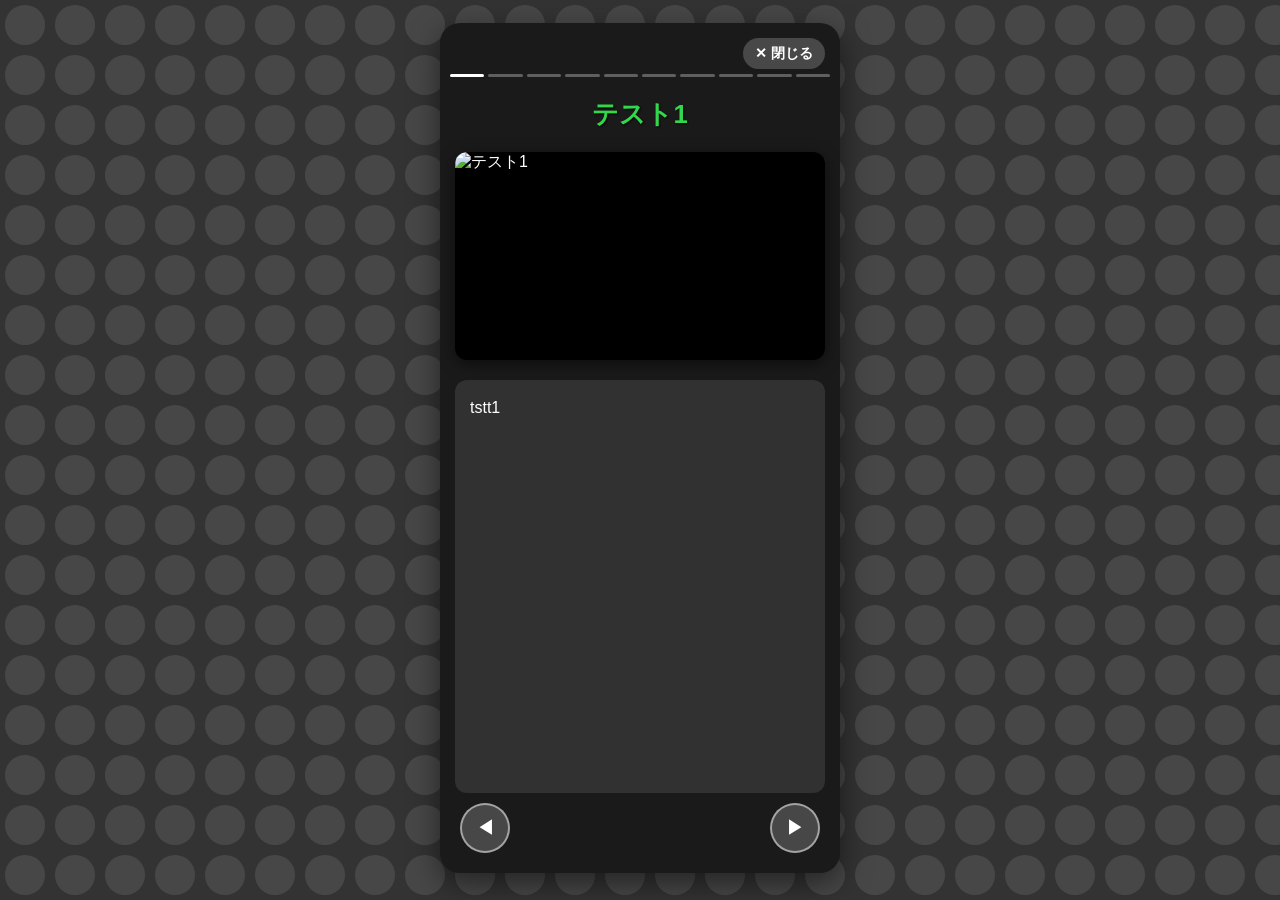
==== index.html @ 288fea10 "Add files via upload" ====
<!DOCTYPE html>
<html lang="ja">
<head>
    <meta charset="UTF-8">
    <meta name="viewport" content="width=device-width, initial-scale=1.0, maximum-scale=1.0, user-scalable=no">
    <title>KB PERK | 教室紹介</title>
    <link rel="stylesheet" href="style.css">
</head>
<body>
    <div class="background-blur"></div>

    <div class="app-container">
        <header class="app-header">
            <a href="https://kbperk.github.io/main/" class="btn-back">✕ 閉じる</a>
        </header>

        <div class="progress-container" id="progress-bar-container"></div>

        <div class="slide-container" id="slide-container">
            <div class="loading-text">教室情報を読み込み中...</div>
        </div>

        <div class="nav-buttons">
            <button class="nav-btn prev-btn" onclick="prevSlide()">◀</button>
            <button class="nav-btn next-btn" onclick="nextSlide()">▶</button>
        </div>
    </div>

    <script>
        const JSON_URL = "https://kbperk.github.io/lesson/classData.json";
        
        let slidesData = [];
        let currentIndex = 0;

        document.addEventListener('DOMContentLoaded', async () => {
            try {
                const res = await fetch(JSON_URL + '?v=' + new Date().getTime());
                if (!res.ok) throw new Error("通信エラー");
                const allData = await res.json();
                
                slidesData = allData.filter(item => item.is_public === true);
                
                if (slidesData.length === 0) {
                    document.getElementById('slide-container').innerHTML = '<div class="loading-text">現在公開中の情報はありません。</div>';
                    return;
                }

                initSlides();
            } catch (err) {
                document.getElementById('slide-container').innerHTML = '<div class="loading-text" style="color:red;">読み込みに失敗しました</div>';
            }
        });

        function initSlides() {
            const progressContainer = document.getElementById('progress-bar-container');
            progressContainer.innerHTML = "";
            slidesData.forEach((_, index) => {
                const segment = document.createElement('div');
                segment.className = 'progress-segment';
                const fill = document.createElement('div');
                fill.className = 'progress-fill';
                fill.id = `progress-${index}`;
                segment.appendChild(fill);
                progressContainer.appendChild(segment);
            });

            renderSlide(0);
        }

        // ▼ 追加：URLを強制的に正しい埋め込み形式（embed）に変換する関数
        function getSafeEmbedUrl(url) {
            if (!url) return "";
            let videoId = "";
            if (url.includes("youtu.be/")) {
                videoId = url.split("youtu.be/")[1].split("?")[0];
            } else if (url.includes("youtube.com/watch")) {
                try {
                    const urlObj = new URL(url);
                    videoId = urlObj.searchParams.get("v");
                } catch(e) {}
            } else if (url.includes("youtube.com/shorts/")) {
                videoId = url.split("shorts/")[1].split("?")[0];
            } else if (url.includes("youtube.com/embed/")) {
                return url; // すでに正しい形式の場合はそのまま返す
            }
            
            // IDが取得できた場合はembed形式にして返す、できなければ元のURLを返す
            return videoId ? `https://www.youtube.com/embed/${videoId}?rel=0` : url;
        }

        function renderSlide(index) {
            const container = document.getElementById('slide-container');
            const data = slidesData[index];

            let mediaHtml = '';
            if (data.youtube_url && data.youtube_url !== "") {
                // 関数を通してからiframeに渡す
                const safeUrl = getSafeEmbedUrl(data.youtube_url);
                mediaHtml = `<iframe class="media-content" src="${safeUrl}" frameborder="0" allow="accelerometer; autoplay; clipboard-write; encrypted-media; gyroscope; picture-in-picture" allowfullscreen></iframe>`;
            } else if (data.image && data.image !== "") {
                mediaHtml = `<img class="media-content" src="${data.image}" alt="${data.title}">`;
            } else {
                mediaHtml = `<div class="media-content no-image">画像がありません</div>`;
            }

            const html = `
                <div class="slide-content animate-fade">
                    <h2 class="slide-title">${data.title || "無題"}</h2>
                    
                    <div class="media-wrapper">
                        ${mediaHtml}
                    </div>
                    
                    <div class="slide-description-area">
                        <div class="slide-description">${data.description.replace(/\n/g, '<br>') || "説明がありません"}</div>
                    </div>
                </div>
            `;
            
            container.innerHTML = html;
            updateProgressBar(index);
        }

        function updateProgressBar(index) {
            slidesData.forEach((_, i) => {
                const fill = document.getElementById(`progress-${i}`);
                if (i < index) {
                    fill.style.width = '100%';
                } else if (i === index) {
                    fill.style.width = '100%';
                } else {
                    fill.style.width = '0%';
                }
            });
        }

        function nextSlide() {
            if (currentIndex < slidesData.length - 1) {
                currentIndex++;
                renderSlide(currentIndex);
            }
        }

        function prevSlide() {
            if (currentIndex > 0) {
                currentIndex--;
                renderSlide(currentIndex);
            }
        }
    </script>
</body>
</html>
---- style.css ----
@charset "UTF-8";

/* =========================================
   基本リセット & フォント
   ========================================= */
*, *::before, *::after {
    box-sizing: border-box;
}

body {
    margin: 0;
    padding: 0;
    font-family: "Zen Maru Gothic", "Hiragino Kaku Gothic ProN", "Meiryo", sans-serif;
    background-color: #333; /* PC閲覧時の背景色 */
    overflow: hidden;       /* スクロール禁止 */
    touch-action: manipulation;
}

/* =========================================
   PC閲覧時のレイアウト（中央にスマホサイズ固定）
   ========================================= */
.background-blur {
    position: fixed;
    inset: 0;
    background-image: url('data:image/svg+xml;utf8,<svg xmlns="http://www.w3.org/2000/svg" width="100" height="100" opacity="0.1"><circle cx="50" cy="50" r="40" fill="%23ffffff"/></svg>');
    background-size: 50px 50px;
    z-index: -1;
}

.app-container {
    position: relative;
    width: 100vw;
    height: 100vh;
    background-color: #1a1a1a;
    color: white;
    margin: 0 auto;
    display: flex;
    flex-direction: column;
    overflow: hidden;
}

/* PC画面（幅が広い場合）は中央にスマホ比率の枠を作る */
@media (min-width: 600px) {
    .app-container {
        width: 400px; /* スマホの一般的な幅 */
        height: 850px;
        max-height: 95vh;
        margin-top: 2.5vh;
        border-radius: 20px;
        box-shadow: 0 10px 30px rgba(0,0,0,0.5);
    }
}

/* =========================================
   ヘッダー & プログレスバー
   ========================================= */
.app-header {
    padding: 15px 15px 5px;
    display: flex;
    justify-content: flex-end;
    z-index: 10;
}

.btn-back {
    color: white;
    text-decoration: none;
    font-size: 0.9rem;
    font-weight: bold;
    background: rgba(255, 255, 255, 0.2);
    padding: 6px 12px;
    border-radius: 20px;
}

.progress-container {
    display: flex;
    gap: 4px;
    padding: 0 10px 10px;
    z-index: 10;
}

.progress-segment {
    flex: 1;
    height: 3px;
    background-color: rgba(255, 255, 255, 0.3);
    border-radius: 2px;
    overflow: hidden;
}

.progress-fill {
    height: 100%;
    width: 0%;
    background-color: #ffffff;
    transition: width 0.3s ease;
}

/* =========================================
   スライドコンテンツエリア
   ========================================= */
.slide-container {
    flex: 1;
    position: relative;
    display: flex;
    flex-direction: column;
    overflow: hidden;
}

.slide-content {
    display: flex;
    flex-direction: column;
    height: 100%;
    padding: 0 15px 80px; /* 下部ナビゲーション用の余白 */
}

/* タイトル（レッスンのテーマ） */
.slide-title {
    font-size: 1.6rem;
    margin: 10px 0 20px;
    text-align: center;
    color: #32D74B;
    text-shadow: 1px 1px 2px rgba(0,0,0,0.8);
    font-weight: bold;
}

/* メディア（画像・動画）枠 */
.media-wrapper {
    flex: 0 0 auto;
    width: 100%;
    aspect-ratio: 16 / 9; /* 動画が綺麗に収まる比率 */
    background: #000;
    border-radius: 12px;
    overflow: hidden;
    display: flex;
    justify-content: center;
    align-items: center;
    box-shadow: 0 4px 15px rgba(0,0,0,0.5);
}

.media-content {
    width: 100%;
    height: 100%;
    object-fit: cover; /* 画像の場合は枠に合わせて切り抜く */
}

.no-image {
    color: #666;
    font-size: 0.9rem;
}

/* 説明文エリア（教室の様子） */
.slide-description-area {
    flex: 1;
    margin-top: 20px;
    background: rgba(255, 255, 255, 0.1);
    border-radius: 12px;
    padding: 15px;
    overflow-y: auto; /* 長い場合はスクロール可能に */
}

/* スクロールバーを見えなくする */
.slide-description-area::-webkit-scrollbar {
    display: none;
}

.slide-description {
    font-size: 1rem;
    line-height: 1.6;
    color: #fff;
    white-space: pre-wrap;
    word-break: break-word;
}

.loading-text {
    text-align: center;
    margin-top: 50px;
    color: white;
}

/* =========================================
   常時表示ナビゲーションボタン（◀ ▶）
   ========================================= */
.nav-buttons {
    position: absolute;
    bottom: 20px;
    left: 0;
    width: 100%;
    display: flex;
    justify-content: space-between;
    padding: 0 20px;
    z-index: 20;
    pointer-events: none; /* エリア自体のタップは貫通させる */
}

.nav-btn {
    pointer-events: auto; /* ボタン部分はタップ可能 */
    background: rgba(255, 255, 255, 0.2);
    border: 2px solid rgba(255, 255, 255, 0.5);
    color: white;
    width: 50px;
    height: 50px;
    border-radius: 50%;
    font-size: 1.2rem;
    display: flex;
    justify-content: center;
    align-items: center;
    cursor: pointer;
    backdrop-filter: blur(4px);
    -webkit-tap-highlight-color: transparent;
}

.nav-btn:active {
    background: rgba(255, 255, 255, 0.5);
    transform: scale(0.95);
}

/* =========================================
   アニメーション
   ========================================= */
.animate-fade {
    animation: fadeIn 0.4s ease forwards;
}

@keyframes fadeIn {
    from { opacity: 0; transform: translateY(10px); }
    to { opacity: 1; transform: translateY(0); }
}
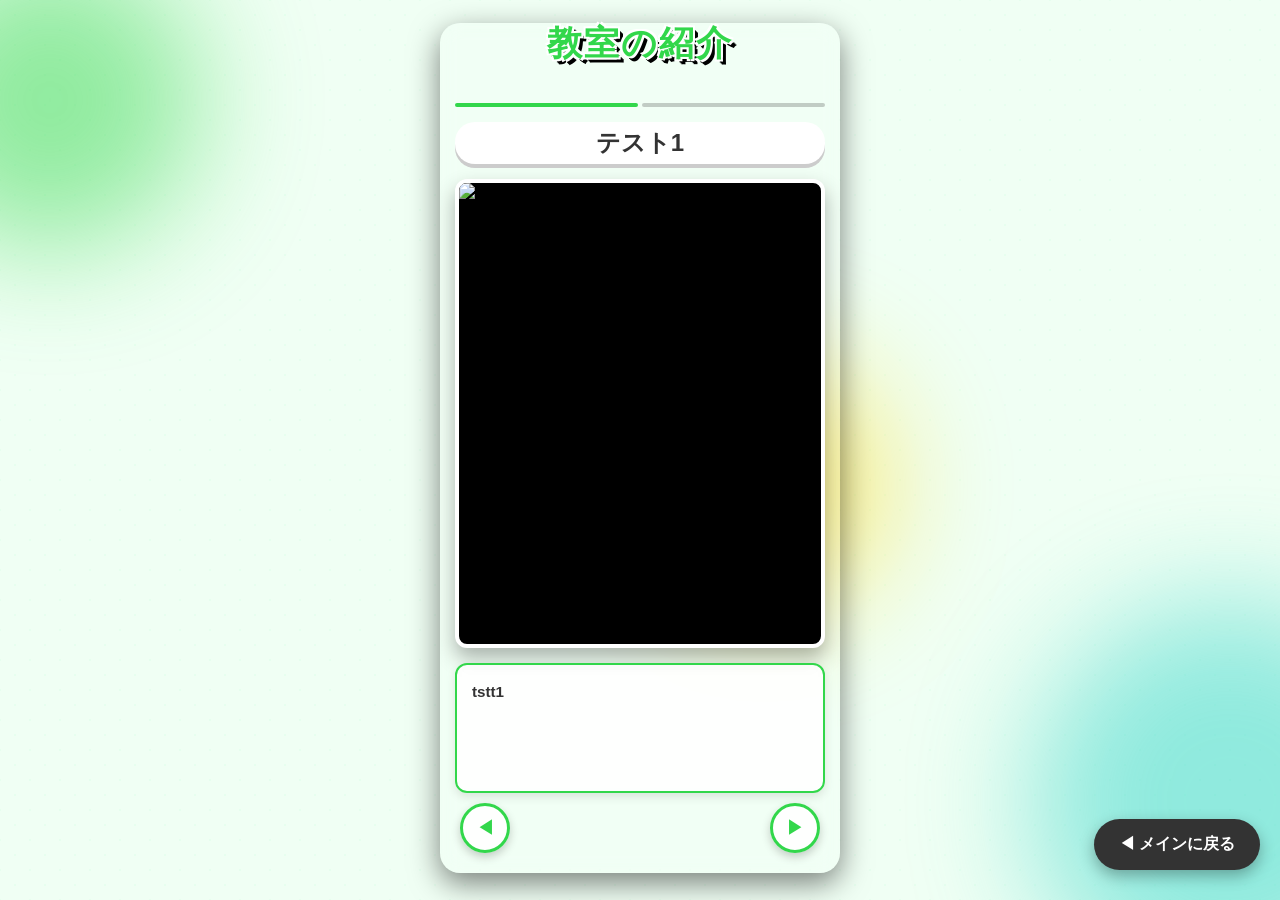
==== commit 2516f08d: "Add files via upload" ====
--- a/index.html
+++ b/index.html
@@ -3,21 +3,90 @@
 <head>
     <meta charset="UTF-8">
     <meta name="viewport" content="width=device-width, initial-scale=1.0, maximum-scale=1.0, user-scalable=no">
-    <title>KB PERK | 教室紹介</title>
+    <title>KB PARK | 教室の紹介</title>
     <link rel="stylesheet" href="style.css">
+    <style>
+        *, *::before, *::after { box-sizing: border-box; }
+
+        /* =====================================
+           背景のリッチな装飾（ふわふわ漂う円）
+           ===================================== */
+        body { margin: 0; padding: 0; overflow: hidden; background-color: #F0FFF4; touch-action: none; font-family: 'Zen Maru Gothic', sans-serif; }
+        .bg-blobs { position: fixed; inset: 0; z-index: -2; overflow: hidden; pointer-events: none; }
+        .blob { position: absolute; border-radius: 50%; filter: blur(60px); opacity: 0.5; animation: float 10s infinite ease-in-out alternate; }
+        .blob-1 { width: 300px; height: 300px; background: #32D74B; top: -50px; left: -100px; }
+        .blob-2 { width: 400px; height: 400px; background: #30D5C8; bottom: -100px; right: -150px; animation-delay: -5s; }
+        .blob-3 { width: 250px; height: 250px; background: #FFD60A; top: 40%; left: 50%; animation-delay: -2s; }
+        @keyframes float { 0% { transform: translateY(0) scale(1); } 100% { transform: translateY(50px) scale(1.1); } }
+
+        /* =====================================
+           立体文字（3Dポップ）のデザイン
+           ===================================== */
+        .page-title { position: absolute; top: 20px; left: 0; width: 100%; text-align: center; z-index: 100; pointer-events: none; }
+        .text-3d-title {
+            color: #32D74B; font-size: 2.2rem; margin: 0; letter-spacing: 2px;
+            text-shadow: -2px -2px 0 #fff, 2px -2px 0 #fff, -2px 2px 0 #fff, 2px 2px 0 #fff, 3px 3px 0 #000, 4px 4px 0 #000, 5px 5px 0 #000;
+        }
+
+        /* =====================================
+           ストーリーズ風 スライドコンテナレイアウト
+           ===================================== */
+        .app-container {
+            position: relative; width: 100vw; height: 100vh; display: flex; flex-direction: column; overflow: hidden; z-index: 10;
+        }
+        @media (min-width: 600px) {
+            .app-container { width: 400px; height: 850px; max-height: 95vh; margin: 2.5vh auto 0; border-radius: 20px; box-shadow: 0 10px 30px rgba(0,0,0,0.5); background: rgba(255,255,255,0.1); backdrop-filter: blur(10px); }
+        }
+
+        .btn-back { position: fixed; bottom: 30px; right: 20px; background: #333; color: white; text-decoration: none; padding: 15px 25px; border-radius: 50px; font-weight: bold; font-size: 1rem; box-shadow: 0 6px 15px rgba(0,0,0,0.3); z-index: 1000; transition: transform 0.2s; }
+        .btn-back:active { transform: scale(0.95); }
+
+        /* プログレスバー */
+        .progress-container { display: flex; gap: 4px; padding: 80px 15px 10px; z-index: 10; }
+        .progress-segment { flex: 1; height: 4px; background-color: rgba(0, 0, 0, 0.2); border-radius: 2px; overflow: hidden; }
+        .progress-fill { height: 100%; width: 0%; background-color: #32D74B; transition: width 0.3s ease; }
+
+        /* スライド領域 */
+        .slide-container { flex: 1; position: relative; display: flex; flex-direction: column; overflow: hidden; }
+        .slide-content { display: flex; flex-direction: column; height: 100%; padding: 0 15px 80px; animation: fadeIn 0.4s ease forwards; }
+        @keyframes fadeIn { from { opacity: 0; transform: translateY(10px); } to { opacity: 1; transform: translateY(0); } }
+
+        .slide-title { font-size: 1.5rem; margin: 5px 0 15px; text-align: center; color: #333; font-weight: bold; background: white; border-radius: 20px; padding: 5px; box-shadow: 0 4px 0 #ccc; }
+        
+        /* 💡動画/画像を大きく見せる設定 */
+        .media-wrapper { flex: 1; width: 100%; background: #000; border-radius: 12px; overflow: hidden; display: flex; justify-content: center; align-items: center; box-shadow: 0 10px 20px rgba(0,0,0,0.3); border: 4px solid white; }
+        .media-content { width: 100%; height: 100%; object-fit: contain; }
+        .no-image { color: white; font-weight: bold; }
+
+        /* 💡説明文エリアを半分の高さに固定しスクロール可能に */
+        .slide-description-area { flex: 0 0 130px; margin-top: 15px; background: rgba(255, 255, 255, 0.85); backdrop-filter: blur(5px); border-radius: 12px; padding: 15px; overflow-y: auto; border: 2px solid #32D74B; box-shadow: 0 4px 10px rgba(0,0,0,0.1); }
+        .slide-description { font-size: 0.95rem; line-height: 1.6; color: #333; white-space: pre-wrap; word-break: break-word; font-weight: bold; }
+
+        /* スクロールバー装飾 */
+        .slide-description-area::-webkit-scrollbar { width: 6px; }
+        .slide-description-area::-webkit-scrollbar-track { background: transparent; }
+        .slide-description-area::-webkit-scrollbar-thumb { background: #ccc; border-radius: 10px; }
+
+        /* ナビゲーションボタン */
+        .nav-buttons { position: absolute; bottom: 20px; left: 0; width: 100%; display: flex; justify-content: space-between; padding: 0 20px; z-index: 20; pointer-events: none; }
+        .nav-btn { pointer-events: auto; background: rgba(255, 255, 255, 0.9); border: 3px solid #32D74B; color: #32D74B; width: 50px; height: 50px; border-radius: 50%; font-size: 1.2rem; display: flex; justify-content: center; align-items: center; cursor: pointer; box-shadow: 0 4px 10px rgba(0,0,0,0.2); -webkit-tap-highlight-color: transparent; }
+        .nav-btn:active { transform: scale(0.95); background: #32D74B; color: white; }
+    </style>
 </head>
 <body>
-    <div class="background-blur"></div>
+    <div class="bg-blobs">
+        <div class="blob blob-1"></div><div class="blob blob-2"></div><div class="blob blob-3"></div>
+    </div>
+
+    <div class="page-title">
+        <h1 class="text-3d-title">教室の紹介</h1>
+    </div>
 
     <div class="app-container">
-        <header class="app-header">
-            <a href="https://kbperk.github.io/main/" class="btn-back">✕ 閉じる</a>
-        </header>
-
         <div class="progress-container" id="progress-bar-container"></div>
 
         <div class="slide-container" id="slide-container">
-            <div class="loading-text">教室情報を読み込み中...</div>
+            <h2 style="text-align:center; padding-top:150px; color:#333;">教室情報を読み込み中...🚀</h2>
         </div>
 
         <div class="nav-buttons">
@@ -26,34 +95,46 @@
         </div>
     </div>
 
+    <a href="https://kbperk.github.io/main/" class="btn-back"><span>◀</span> メインに戻る</a>
+
     <script>
+        // JSON取得元URL
         const JSON_URL = "https://kbperk.github.io/lesson/classData.json";
         
         let slidesData = [];
         let currentIndex = 0;
 
+        // ページ読み込み時の処理
         document.addEventListener('DOMContentLoaded', async () => {
             try {
+                // キャッシュを防ぐためURLにタイムスタンプを付与
                 const res = await fetch(JSON_URL + '?v=' + new Date().getTime());
                 if (!res.ok) throw new Error("通信エラー");
                 const allData = await res.json();
                 
-                slidesData = allData.filter(item => item.is_public === true);
+                // 💡未登録枠のスキップロジック：「公開」かつ「タイトル、画像、動画のどれかが存在する」枠のみを抽出
+                slidesData = allData.filter(item => {
+                    return item.is_public === true && (item.title !== "" || item.image !== "" || item.youtube_url !== "");
+                });
                 
+                // 表示するデータがない場合
                 if (slidesData.length === 0) {
-                    document.getElementById('slide-container').innerHTML = '<div class="loading-text">現在公開中の情報はありません。</div>';
+                    document.getElementById('slide-container').innerHTML = '<h3 style="text-align:center; margin-top:100px;">現在公開中の情報はありません。</h3>';
                     return;
                 }
-
+                
                 initSlides();
             } catch (err) {
-                document.getElementById('slide-container').innerHTML = '<div class="loading-text" style="color:red;">読み込みに失敗しました</div>';
+                document.getElementById('slide-container').innerHTML = '<h3 style="text-align:center; color:red; margin-top:100px;">読み込みに失敗しました🙇‍♂️</h3>';
             }
         });
 
+        // スライドの初期化
         function initSlides() {
             const progressContainer = document.getElementById('progress-bar-container');
             progressContainer.innerHTML = "";
+            
+            // データ数に合わせてプログレスバーを生成
             slidesData.forEach((_, index) => {
                 const segment = document.createElement('div');
                 segment.className = 'progress-segment';
@@ -63,54 +144,46 @@
                 segment.appendChild(fill);
                 progressContainer.appendChild(segment);
             });
-
+            
+            // 最初のスライドを描画
             renderSlide(0);
         }
 
-        // ▼ 追加：URLを強制的に正しい埋め込み形式（embed）に変換する関数
+        // 💡強力なYouTube URL変換ロジック（フェイルセーフ）
         function getSafeEmbedUrl(url) {
             if (!url) return "";
-            let videoId = "";
-            if (url.includes("youtu.be/")) {
-                videoId = url.split("youtu.be/")[1].split("?")[0];
-            } else if (url.includes("youtube.com/watch")) {
-                try {
-                    const urlObj = new URL(url);
-                    videoId = urlObj.searchParams.get("v");
-                } catch(e) {}
-            } else if (url.includes("youtube.com/shorts/")) {
-                videoId = url.split("shorts/")[1].split("?")[0];
-            } else if (url.includes("youtube.com/embed/")) {
-                return url; // すでに正しい形式の場合はそのまま返す
+            if (url.includes("youtube.com/embed/")) return url;
+            
+            // 様々なYouTube URL形式から動画ID(11桁)を抽出する正規表現
+            const regExp = /^.*(youtu.be\/|v\/|u\/\w\/|embed\/|watch\?v=|\&v=|shorts\/)([^#\&\?]*).*/;
+            const match = url.match(regExp);
+            if (match && match[2].length === 11) {
+                return `https://www.youtube.com/embed/${match[2]}?rel=0`;
             }
-            
-            // IDが取得できた場合はembed形式にして返す、できなければ元のURLを返す
-            return videoId ? `https://www.youtube.com/embed/${videoId}?rel=0` : url;
-        }
-
+            return url; 
+        }
+
+        // スライドの描画処理
         function renderSlide(index) {
             const container = document.getElementById('slide-container');
             const data = slidesData[index];
 
             let mediaHtml = '';
+            // 動画と画像の優先処理
             if (data.youtube_url && data.youtube_url !== "") {
-                // 関数を通してからiframeに渡す
                 const safeUrl = getSafeEmbedUrl(data.youtube_url);
                 mediaHtml = `<iframe class="media-content" src="${safeUrl}" frameborder="0" allow="accelerometer; autoplay; clipboard-write; encrypted-media; gyroscope; picture-in-picture" allowfullscreen></iframe>`;
             } else if (data.image && data.image !== "") {
                 mediaHtml = `<img class="media-content" src="${data.image}" alt="${data.title}">`;
             } else {
-                mediaHtml = `<div class="media-content no-image">画像がありません</div>`;
+                mediaHtml = `<div class="media-content no-image">No Image</div>`;
             }
 
+            // HTMLの構築
             const html = `
-                <div class="slide-content animate-fade">
+                <div class="slide-content">
                     <h2 class="slide-title">${data.title || "無題"}</h2>
-                    
-                    <div class="media-wrapper">
-                        ${mediaHtml}
-                    </div>
-                    
+                    <div class="media-wrapper">${mediaHtml}</div>
                     <div class="slide-description-area">
                         <div class="slide-description">${data.description.replace(/\n/g, '<br>') || "説明がありません"}</div>
                     </div>
@@ -121,31 +194,28 @@
             updateProgressBar(index);
         }
 
+        // プログレスバーの更新
         function updateProgressBar(index) {
             slidesData.forEach((_, i) => {
                 const fill = document.getElementById(`progress-${i}`);
-                if (i < index) {
-                    fill.style.width = '100%';
-                } else if (i === index) {
-                    fill.style.width = '100%';
-                } else {
-                    fill.style.width = '0%';
-                }
+                if (i <= index) fill.style.width = '100%';
+                else fill.style.width = '0%';
             });
         }
 
+        // 💡ロータリー式（ループ）スライダロジック
         function nextSlide() {
-            if (currentIndex < slidesData.length - 1) {
-                currentIndex++;
-                renderSlide(currentIndex);
-            }
+            if (slidesData.length <= 1) return;
+            // 次のインデックスを計算（最後なら0に戻る）
+            currentIndex = (currentIndex + 1) % slidesData.length;
+            renderSlide(currentIndex);
         }
 
         function prevSlide() {
-            if (currentIndex > 0) {
-                currentIndex--;
-                renderSlide(currentIndex);
-            }
+            if (slidesData.length <= 1) return;
+            // 前のインデックスを計算（0なら最後に移動）
+            currentIndex = (currentIndex - 1 + slidesData.length) % slidesData.length;
+            renderSlide(currentIndex);
         }
     </script>
 </body>
--- a/style.css
+++ b/style.css
@@ -1,225 +1,152 @@
 @charset "UTF-8";
 
 /* =========================================
-   基本リセット & フォント
+   基本設定 & フォント
    ========================================= */
-*, *::before, *::after {
-    box-sizing: border-box;
+body {
+    font-family: "Zen Maru Gothic", sans-serif;
+    /* ポップな背景パターン (水玉) */
+    background-color: #F0FFF4;
+    background-image: 
+        radial-gradient(#32D74B 1.5px, transparent 1.5px),
+        radial-gradient(#32D74B 1.5px, transparent 1.5px);
+    background-size: 30px 30px;
+    background-position: 0 0, 15px 15px;
+    
+    /* 文字の読みやすさを確保するために背景を少し白くブレンド */
+    background-blend-mode: overlay;
 }
 
-body {
-    margin: 0;
-    padding: 0;
-    font-family: "Zen Maru Gothic", "Hiragino Kaku Gothic ProN", "Meiryo", sans-serif;
-    background-color: #333; /* PC閲覧時の背景色 */
-    overflow: hidden;       /* スクロール禁止 */
+/* 英語/数字用フォント */
+.font-english, .font-mono {
+    font-family: "Fredoka", "M PLUS Rounded 1c", sans-serif;
+    letter-spacing: 0.05em;
+}
+
+/* =========================================
+   ローディング画面 (通信中でっせ.png)
+   ========================================= */
+#loader {
+    /* グラデーション背景で少しリッチに */
+    background: linear-gradient(135deg, #32D74B 0%, #30D5C8 100%);
+}
+
+/* 画像の影 */
+#loader img {
+    filter: drop-shadow(0 4px 0 rgba(0,0,0,0.1));
+}
+
+/* =========================================
+   UI コンポーネント装飾
+   ========================================= */
+
+/* ボタン等のタップ時のハイライトを無効化 (スマホ用) */
+button, input, select {
+    -webkit-tap-highlight-color: transparent;
     touch-action: manipulation;
 }
 
-/* =========================================
-   PC閲覧時のレイアウト（中央にスマホサイズ固定）
-   ========================================= */
-.background-blur {
-    position: fixed;
-    inset: 0;
-    background-image: url('data:image/svg+xml;utf8,<svg xmlns="http://www.w3.org/2000/svg" width="100" height="100" opacity="0.1"><circle cx="50" cy="50" r="40" fill="%23ffffff"/></svg>');
-    background-size: 50px 50px;
-    z-index: -1;
-}
-
-.app-container {
+/* カレンダーの日付ボタン */
+#calendarDays button {
     position: relative;
-    width: 100vw;
-    height: 100vh;
-    background-color: #1a1a1a;
-    color: white;
-    margin: 0 auto;
-    display: flex;
-    flex-direction: column;
     overflow: hidden;
 }
 
-/* PC画面（幅が広い場合）は中央にスマホ比率の枠を作る */
-@media (min-width: 600px) {
-    .app-container {
-        width: 400px; /* スマホの一般的な幅 */
-        height: 850px;
-        max-height: 95vh;
-        margin-top: 2.5vh;
-        border-radius: 20px;
-        box-shadow: 0 10px 30px rgba(0,0,0,0.5);
-    }
+/* 選択中の日付にキラキラ効果 */
+#calendarDays button.bg-pop-pink::after {
+    content: "✨";
+    position: absolute;
+    top: -4px;
+    right: -4px;
+    font-size: 10px;
+    animation: spin-slow 3s infinite linear;
+}
+
+/* 時間枠ボタンのホバー/アクティブ挙動 */
+#timeSlotsContainer button:active {
+    transform: scale(0.96);
 }
 
 /* =========================================
-   ヘッダー & プログレスバー
+   モーダル & フォーム
    ========================================= */
-.app-header {
-    padding: 15px 15px 5px;
-    display: flex;
-    justify-content: flex-end;
-    z-index: 10;
+
+/* モーダル背景のぼかし強化 */
+.backdrop-blur-sm {
+    backdrop-filter: blur(8px);
+    -webkit-backdrop-filter: blur(8px);
 }
 
-.btn-back {
-    color: white;
-    text-decoration: none;
-    font-size: 0.9rem;
-    font-weight: bold;
-    background: rgba(255, 255, 255, 0.2);
-    padding: 6px 12px;
-    border-radius: 20px;
+/* 入力フォームのフォーカスリング */
+input:focus, select:focus {
+    outline: none;
+    box-shadow: 0 0 0 4px rgba(48, 213, 200, 0.3); /* pop-cyanの薄い色 */
+    transform: translateY(-2px);
+    transition: all 0.2s cubic-bezier(0.175, 0.885, 0.32, 1.275);
 }
 
-.progress-container {
-    display: flex;
-    gap: 4px;
-    padding: 0 10px 10px;
-    z-index: 10;
+/* チェックボックスのカスタムカラー */
+input[type="checkbox"] {
+    accent-color: #FF69B4; /* pop-pink */
+    width: 1.25rem;
+    height: 1.25rem;
 }
 
-.progress-segment {
-    flex: 1;
-    height: 3px;
-    background-color: rgba(255, 255, 255, 0.3);
-    border-radius: 2px;
-    overflow: hidden;
-}
-
-.progress-fill {
-    height: 100%;
-    width: 0%;
-    background-color: #ffffff;
-    transition: width 0.3s ease;
+/* readonlyのinput (住所自動入力欄など) */
+input[readonly] {
+    background-color: #f3f4f6;
+    color: #6b7280;
+    border-color: #e5e7eb;
+    pointer-events: none;
 }
 
 /* =========================================
-   スライドコンテンツエリア
+   アニメーション定義
    ========================================= */
-.slide-container {
-    flex: 1;
-    position: relative;
-    display: flex;
-    flex-direction: column;
-    overflow: hidden;
+
+/* キラキラ回転 */
+@keyframes spin-slow {
+    from { transform: rotate(0deg); }
+    to { transform: rotate(360deg); }
 }
 
-.slide-content {
-    display: flex;
-    flex-direction: column;
-    height: 100%;
-    padding: 0 15px 80px; /* 下部ナビゲーション用の余白 */
+/* メッセージモーダルのアイコンアニメーション */
+#msgIcon {
+    display: inline-block;
+    animation: bounce-icon 0.6s cubic-bezier(0.175, 0.885, 0.32, 1.275);
 }
 
-/* タイトル（レッスンのテーマ） */
-.slide-title {
-    font-size: 1.6rem;
-    margin: 10px 0 20px;
-    text-align: center;
-    color: #32D74B;
-    text-shadow: 1px 1px 2px rgba(0,0,0,0.8);
-    font-weight: bold;
+@keyframes bounce-icon {
+    0% { transform: scale(0); opacity: 0; }
+    60% { transform: scale(1.2); opacity: 1; }
+    100% { transform: scale(1); }
 }
 
-/* メディア（画像・動画）枠 */
-.media-wrapper {
-    flex: 0 0 auto;
-    width: 100%;
-    aspect-ratio: 16 / 9; /* 動画が綺麗に収まる比率 */
-    background: #000;
-    border-radius: 12px;
-    overflow: hidden;
-    display: flex;
-    justify-content: center;
-    align-items: center;
-    box-shadow: 0 4px 15px rgba(0,0,0,0.5);
+/* モーダル出現アニメーション (JS制御クラス用) */
+.animate-pop-in {
+    animation: popIn 0.3s cubic-bezier(0.175, 0.885, 0.32, 1.275) forwards;
 }
 
-.media-content {
-    width: 100%;
-    height: 100%;
-    object-fit: cover; /* 画像の場合は枠に合わせて切り抜く */
-}
-
-.no-image {
-    color: #666;
-    font-size: 0.9rem;
-}
-
-/* 説明文エリア（教室の様子） */
-.slide-description-area {
-    flex: 1;
-    margin-top: 20px;
-    background: rgba(255, 255, 255, 0.1);
-    border-radius: 12px;
-    padding: 15px;
-    overflow-y: auto; /* 長い場合はスクロール可能に */
-}
-
-/* スクロールバーを見えなくする */
-.slide-description-area::-webkit-scrollbar {
-    display: none;
-}
-
-.slide-description {
-    font-size: 1rem;
-    line-height: 1.6;
-    color: #fff;
-    white-space: pre-wrap;
-    word-break: break-word;
-}
-
-.loading-text {
-    text-align: center;
-    margin-top: 50px;
-    color: white;
+@keyframes popIn {
+    0% { transform: scale(0.9); opacity: 0; }
+    100% { transform: scale(1); opacity: 1; }
 }
 
 /* =========================================
-   常時表示ナビゲーションボタン（◀ ▶）
+   スクロールバー (可愛くカスタマイズ)
    ========================================= */
-.nav-buttons {
-    position: absolute;
-    bottom: 20px;
-    left: 0;
-    width: 100%;
-    display: flex;
-    justify-content: space-between;
-    padding: 0 20px;
-    z-index: 20;
-    pointer-events: none; /* エリア自体のタップは貫通させる */
+::-webkit-scrollbar {
+    width: 8px;
+    height: 8px;
 }
-
-.nav-btn {
-    pointer-events: auto; /* ボタン部分はタップ可能 */
-    background: rgba(255, 255, 255, 0.2);
-    border: 2px solid rgba(255, 255, 255, 0.5);
-    color: white;
-    width: 50px;
-    height: 50px;
-    border-radius: 50%;
-    font-size: 1.2rem;
-    display: flex;
-    justify-content: center;
-    align-items: center;
-    cursor: pointer;
-    backdrop-filter: blur(4px);
-    -webkit-tap-highlight-color: transparent;
+::-webkit-scrollbar-track {
+    background: transparent;
 }
-
-.nav-btn:active {
-    background: rgba(255, 255, 255, 0.5);
-    transform: scale(0.95);
+::-webkit-scrollbar-thumb {
+    background: #ccc;
+    border-radius: 99px;
+    border: 2px solid #fff; /* 白枠で浮いているように見せる */
 }
-
-/* =========================================
-   アニメーション
-   ========================================= */
-.animate-fade {
-    animation: fadeIn 0.4s ease forwards;
-}
-
-@keyframes fadeIn {
-    from { opacity: 0; transform: translateY(10px); }
-    to { opacity: 1; transform: translateY(0); }
+::-webkit-scrollbar-thumb:hover {
+    background: #FF69B4; /* ホバーでピンクに */
 }
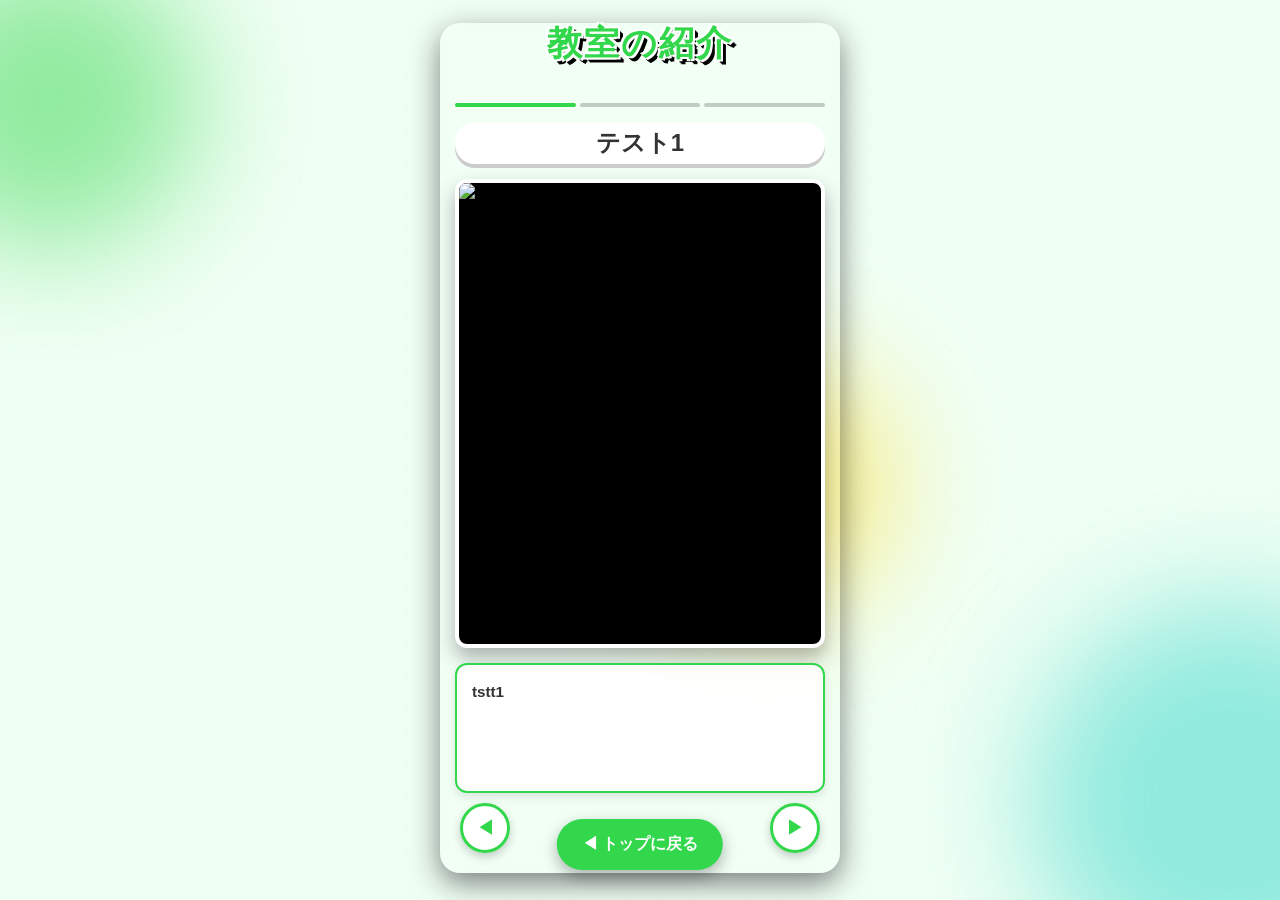
==== commit 32c7b0c2: "Add files via upload" ====
--- a/index.html
+++ b/index.html
@@ -8,9 +8,6 @@
     <style>
         *, *::before, *::after { box-sizing: border-box; }
 
-        /* =====================================
-           背景のリッチな装飾（ふわふわ漂う円）
-           ===================================== */
         body { margin: 0; padding: 0; overflow: hidden; background-color: #F0FFF4; touch-action: none; font-family: 'Zen Maru Gothic', sans-serif; }
         .bg-blobs { position: fixed; inset: 0; z-index: -2; overflow: hidden; pointer-events: none; }
         .blob { position: absolute; border-radius: 50%; filter: blur(60px); opacity: 0.5; animation: float 10s infinite ease-in-out alternate; }
@@ -19,18 +16,12 @@
         .blob-3 { width: 250px; height: 250px; background: #FFD60A; top: 40%; left: 50%; animation-delay: -2s; }
         @keyframes float { 0% { transform: translateY(0) scale(1); } 100% { transform: translateY(50px) scale(1.1); } }
 
-        /* =====================================
-           立体文字（3Dポップ）のデザイン
-           ===================================== */
         .page-title { position: absolute; top: 20px; left: 0; width: 100%; text-align: center; z-index: 100; pointer-events: none; }
         .text-3d-title {
             color: #32D74B; font-size: 2.2rem; margin: 0; letter-spacing: 2px;
             text-shadow: -2px -2px 0 #fff, 2px -2px 0 #fff, -2px 2px 0 #fff, 2px 2px 0 #fff, 3px 3px 0 #000, 4px 4px 0 #000, 5px 5px 0 #000;
         }
 
-        /* =====================================
-           ストーリーズ風 スライドコンテナレイアウト
-           ===================================== */
         .app-container {
             position: relative; width: 100vw; height: 100vh; display: flex; flex-direction: column; overflow: hidden; z-index: 10;
         }
@@ -38,36 +29,36 @@
             .app-container { width: 400px; height: 850px; max-height: 95vh; margin: 2.5vh auto 0; border-radius: 20px; box-shadow: 0 10px 30px rgba(0,0,0,0.5); background: rgba(255,255,255,0.1); backdrop-filter: blur(10px); }
         }
 
-        .btn-back { position: fixed; bottom: 30px; right: 20px; background: #333; color: white; text-decoration: none; padding: 15px 25px; border-radius: 50px; font-weight: bold; font-size: 1rem; box-shadow: 0 6px 15px rgba(0,0,0,0.3); z-index: 1000; transition: transform 0.2s; }
-        .btn-back:active { transform: scale(0.95); }
+        /* 💡変更：トップに戻るボタンを中央配置にし、緑色に変更 */
+        .btn-back { 
+            position: fixed; bottom: 30px; left: 50%; transform: translateX(-50%); 
+            background: #32D74B; color: white; text-decoration: none; padding: 15px 25px; 
+            border-radius: 50px; font-weight: bold; font-size: 1rem; box-shadow: 0 6px 15px rgba(0,0,0,0.3); 
+            z-index: 1000; transition: transform 0.2s; white-space: nowrap;
+        }
+        .btn-back:active { transform: translate(-50%, 0) scale(0.95); }
 
-        /* プログレスバー */
         .progress-container { display: flex; gap: 4px; padding: 80px 15px 10px; z-index: 10; }
         .progress-segment { flex: 1; height: 4px; background-color: rgba(0, 0, 0, 0.2); border-radius: 2px; overflow: hidden; }
         .progress-fill { height: 100%; width: 0%; background-color: #32D74B; transition: width 0.3s ease; }
 
-        /* スライド領域 */
         .slide-container { flex: 1; position: relative; display: flex; flex-direction: column; overflow: hidden; }
         .slide-content { display: flex; flex-direction: column; height: 100%; padding: 0 15px 80px; animation: fadeIn 0.4s ease forwards; }
         @keyframes fadeIn { from { opacity: 0; transform: translateY(10px); } to { opacity: 1; transform: translateY(0); } }
 
         .slide-title { font-size: 1.5rem; margin: 5px 0 15px; text-align: center; color: #333; font-weight: bold; background: white; border-radius: 20px; padding: 5px; box-shadow: 0 4px 0 #ccc; }
         
-        /* 💡動画/画像を大きく見せる設定 */
         .media-wrapper { flex: 1; width: 100%; background: #000; border-radius: 12px; overflow: hidden; display: flex; justify-content: center; align-items: center; box-shadow: 0 10px 20px rgba(0,0,0,0.3); border: 4px solid white; }
         .media-content { width: 100%; height: 100%; object-fit: contain; }
         .no-image { color: white; font-weight: bold; }
 
-        /* 💡説明文エリアを半分の高さに固定しスクロール可能に */
         .slide-description-area { flex: 0 0 130px; margin-top: 15px; background: rgba(255, 255, 255, 0.85); backdrop-filter: blur(5px); border-radius: 12px; padding: 15px; overflow-y: auto; border: 2px solid #32D74B; box-shadow: 0 4px 10px rgba(0,0,0,0.1); }
         .slide-description { font-size: 0.95rem; line-height: 1.6; color: #333; white-space: pre-wrap; word-break: break-word; font-weight: bold; }
 
-        /* スクロールバー装飾 */
         .slide-description-area::-webkit-scrollbar { width: 6px; }
         .slide-description-area::-webkit-scrollbar-track { background: transparent; }
         .slide-description-area::-webkit-scrollbar-thumb { background: #ccc; border-radius: 10px; }
 
-        /* ナビゲーションボタン */
         .nav-buttons { position: absolute; bottom: 20px; left: 0; width: 100%; display: flex; justify-content: space-between; padding: 0 20px; z-index: 20; pointer-events: none; }
         .nav-btn { pointer-events: auto; background: rgba(255, 255, 255, 0.9); border: 3px solid #32D74B; color: #32D74B; width: 50px; height: 50px; border-radius: 50%; font-size: 1.2rem; display: flex; justify-content: center; align-items: center; cursor: pointer; box-shadow: 0 4px 10px rgba(0,0,0,0.2); -webkit-tap-highlight-color: transparent; }
         .nav-btn:active { transform: scale(0.95); background: #32D74B; color: white; }
@@ -95,29 +86,24 @@
         </div>
     </div>
 
-    <a href="https://kbperk.github.io/main/" class="btn-back"><span>◀</span> メインに戻る</a>
+    <a href="https://kbperk.github.io/main/" class="btn-back"><span>◀</span> トップに戻る</a>
 
     <script>
-        // JSON取得元URL
         const JSON_URL = "https://kbperk.github.io/lesson/classData.json";
         
         let slidesData = [];
         let currentIndex = 0;
 
-        // ページ読み込み時の処理
         document.addEventListener('DOMContentLoaded', async () => {
             try {
-                // キャッシュを防ぐためURLにタイムスタンプを付与
                 const res = await fetch(JSON_URL + '?v=' + new Date().getTime());
                 if (!res.ok) throw new Error("通信エラー");
                 const allData = await res.json();
                 
-                // 💡未登録枠のスキップロジック：「公開」かつ「タイトル、画像、動画のどれかが存在する」枠のみを抽出
                 slidesData = allData.filter(item => {
                     return item.is_public === true && (item.title !== "" || item.image !== "" || item.youtube_url !== "");
                 });
                 
-                // 表示するデータがない場合
                 if (slidesData.length === 0) {
                     document.getElementById('slide-container').innerHTML = '<h3 style="text-align:center; margin-top:100px;">現在公開中の情報はありません。</h3>';
                     return;
@@ -129,12 +115,10 @@
             }
         });
 
-        // スライドの初期化
         function initSlides() {
             const progressContainer = document.getElementById('progress-bar-container');
             progressContainer.innerHTML = "";
             
-            // データ数に合わせてプログレスバーを生成
             slidesData.forEach((_, index) => {
                 const segment = document.createElement('div');
                 segment.className = 'progress-segment';
@@ -145,16 +129,13 @@
                 progressContainer.appendChild(segment);
             });
             
-            // 最初のスライドを描画
             renderSlide(0);
         }
 
-        // 💡強力なYouTube URL変換ロジック（フェイルセーフ）
         function getSafeEmbedUrl(url) {
             if (!url) return "";
             if (url.includes("youtube.com/embed/")) return url;
             
-            // 様々なYouTube URL形式から動画ID(11桁)を抽出する正規表現
             const regExp = /^.*(youtu.be\/|v\/|u\/\w\/|embed\/|watch\?v=|\&v=|shorts\/)([^#\&\?]*).*/;
             const match = url.match(regExp);
             if (match && match[2].length === 11) {
@@ -163,13 +144,11 @@
             return url; 
         }
 
-        // スライドの描画処理
         function renderSlide(index) {
             const container = document.getElementById('slide-container');
             const data = slidesData[index];
 
             let mediaHtml = '';
-            // 動画と画像の優先処理
             if (data.youtube_url && data.youtube_url !== "") {
                 const safeUrl = getSafeEmbedUrl(data.youtube_url);
                 mediaHtml = `<iframe class="media-content" src="${safeUrl}" frameborder="0" allow="accelerometer; autoplay; clipboard-write; encrypted-media; gyroscope; picture-in-picture" allowfullscreen></iframe>`;
@@ -179,7 +158,6 @@
                 mediaHtml = `<div class="media-content no-image">No Image</div>`;
             }
 
-            // HTMLの構築
             const html = `
                 <div class="slide-content">
                     <h2 class="slide-title">${data.title || "無題"}</h2>
@@ -194,7 +172,6 @@
             updateProgressBar(index);
         }
 
-        // プログレスバーの更新
         function updateProgressBar(index) {
             slidesData.forEach((_, i) => {
                 const fill = document.getElementById(`progress-${i}`);
@@ -203,17 +180,14 @@
             });
         }
 
-        // 💡ロータリー式（ループ）スライダロジック
         function nextSlide() {
             if (slidesData.length <= 1) return;
-            // 次のインデックスを計算（最後なら0に戻る）
             currentIndex = (currentIndex + 1) % slidesData.length;
             renderSlide(currentIndex);
         }
 
         function prevSlide() {
             if (slidesData.length <= 1) return;
-            // 前のインデックスを計算（0なら最後に移動）
             currentIndex = (currentIndex - 1 + slidesData.length) % slidesData.length;
             renderSlide(currentIndex);
         }
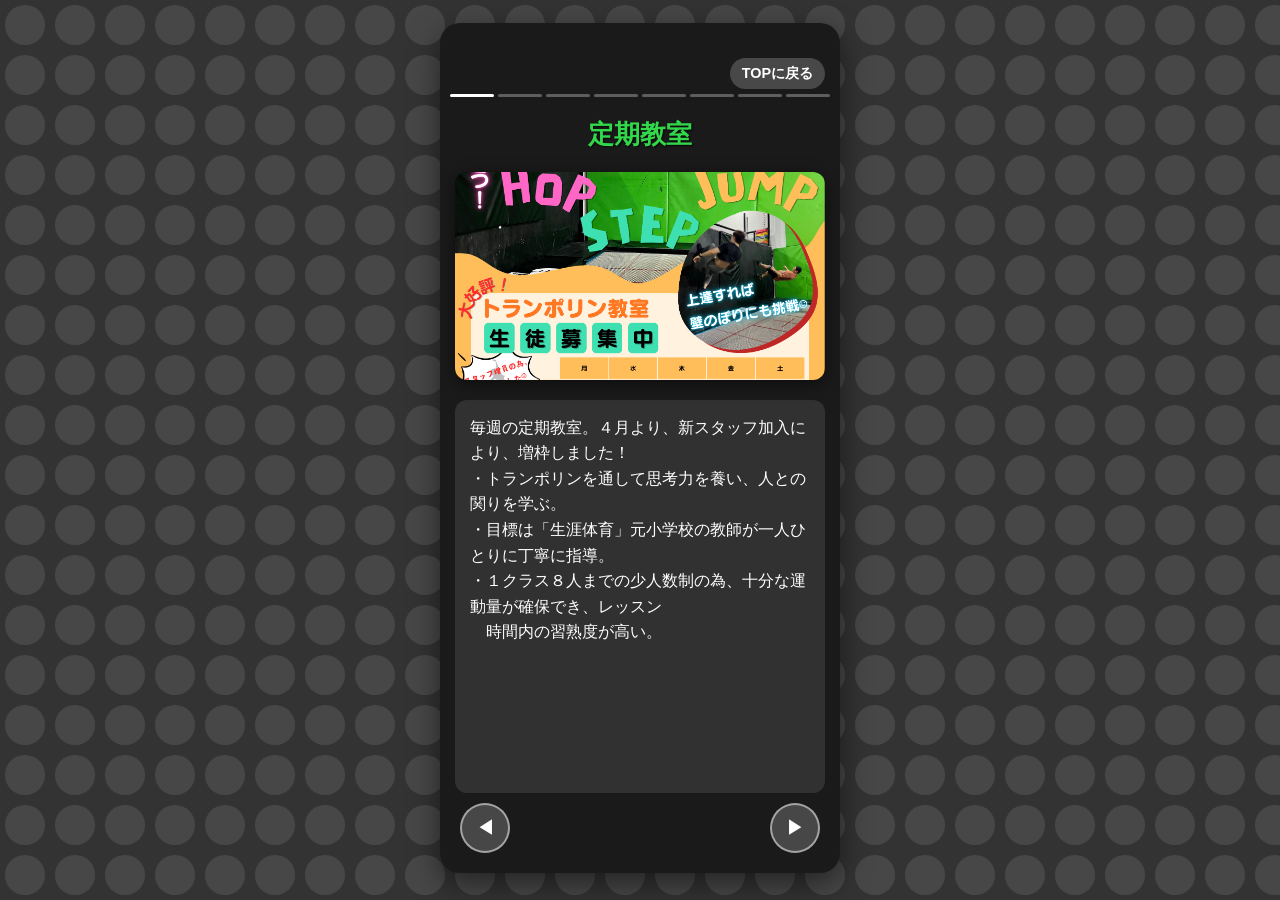
==== commit e43d028f: "Add files via upload" ====
--- a/index.html
+++ b/index.html
@@ -2,82 +2,22 @@
 <html lang="ja">
 <head>
     <meta charset="UTF-8">
-    <meta name="viewport" content="width=device-width, initial-scale=1.0, maximum-scale=1.0, user-scalable=no">
-    <title>KB PARK | 教室の紹介</title>
+    <meta name="viewport" content="width=device-width, initial-scale=1.0">
+    <title>KB PERK | 教室紹介</title>
     <link rel="stylesheet" href="style.css">
-    <style>
-        *, *::before, *::after { box-sizing: border-box; }
-
-        body { margin: 0; padding: 0; overflow: hidden; background-color: #F0FFF4; touch-action: none; font-family: 'Zen Maru Gothic', sans-serif; }
-        .bg-blobs { position: fixed; inset: 0; z-index: -2; overflow: hidden; pointer-events: none; }
-        .blob { position: absolute; border-radius: 50%; filter: blur(60px); opacity: 0.5; animation: float 10s infinite ease-in-out alternate; }
-        .blob-1 { width: 300px; height: 300px; background: #32D74B; top: -50px; left: -100px; }
-        .blob-2 { width: 400px; height: 400px; background: #30D5C8; bottom: -100px; right: -150px; animation-delay: -5s; }
-        .blob-3 { width: 250px; height: 250px; background: #FFD60A; top: 40%; left: 50%; animation-delay: -2s; }
-        @keyframes float { 0% { transform: translateY(0) scale(1); } 100% { transform: translateY(50px) scale(1.1); } }
-
-        .page-title { position: absolute; top: 20px; left: 0; width: 100%; text-align: center; z-index: 100; pointer-events: none; }
-        .text-3d-title {
-            color: #32D74B; font-size: 2.2rem; margin: 0; letter-spacing: 2px;
-            text-shadow: -2px -2px 0 #fff, 2px -2px 0 #fff, -2px 2px 0 #fff, 2px 2px 0 #fff, 3px 3px 0 #000, 4px 4px 0 #000, 5px 5px 0 #000;
-        }
-
-        .app-container {
-            position: relative; width: 100vw; height: 100vh; display: flex; flex-direction: column; overflow: hidden; z-index: 10;
-        }
-        @media (min-width: 600px) {
-            .app-container { width: 400px; height: 850px; max-height: 95vh; margin: 2.5vh auto 0; border-radius: 20px; box-shadow: 0 10px 30px rgba(0,0,0,0.5); background: rgba(255,255,255,0.1); backdrop-filter: blur(10px); }
-        }
-
-        /* 💡変更：トップに戻るボタンを中央配置にし、緑色に変更 */
-        .btn-back { 
-            position: fixed; bottom: 30px; left: 50%; transform: translateX(-50%); 
-            background: #32D74B; color: white; text-decoration: none; padding: 15px 25px; 
-            border-radius: 50px; font-weight: bold; font-size: 1rem; box-shadow: 0 6px 15px rgba(0,0,0,0.3); 
-            z-index: 1000; transition: transform 0.2s; white-space: nowrap;
-        }
-        .btn-back:active { transform: translate(-50%, 0) scale(0.95); }
-
-        .progress-container { display: flex; gap: 4px; padding: 80px 15px 10px; z-index: 10; }
-        .progress-segment { flex: 1; height: 4px; background-color: rgba(0, 0, 0, 0.2); border-radius: 2px; overflow: hidden; }
-        .progress-fill { height: 100%; width: 0%; background-color: #32D74B; transition: width 0.3s ease; }
-
-        .slide-container { flex: 1; position: relative; display: flex; flex-direction: column; overflow: hidden; }
-        .slide-content { display: flex; flex-direction: column; height: 100%; padding: 0 15px 80px; animation: fadeIn 0.4s ease forwards; }
-        @keyframes fadeIn { from { opacity: 0; transform: translateY(10px); } to { opacity: 1; transform: translateY(0); } }
-
-        .slide-title { font-size: 1.5rem; margin: 5px 0 15px; text-align: center; color: #333; font-weight: bold; background: white; border-radius: 20px; padding: 5px; box-shadow: 0 4px 0 #ccc; }
-        
-        .media-wrapper { flex: 1; width: 100%; background: #000; border-radius: 12px; overflow: hidden; display: flex; justify-content: center; align-items: center; box-shadow: 0 10px 20px rgba(0,0,0,0.3); border: 4px solid white; }
-        .media-content { width: 100%; height: 100%; object-fit: contain; }
-        .no-image { color: white; font-weight: bold; }
-
-        .slide-description-area { flex: 0 0 130px; margin-top: 15px; background: rgba(255, 255, 255, 0.85); backdrop-filter: blur(5px); border-radius: 12px; padding: 15px; overflow-y: auto; border: 2px solid #32D74B; box-shadow: 0 4px 10px rgba(0,0,0,0.1); }
-        .slide-description { font-size: 0.95rem; line-height: 1.6; color: #333; white-space: pre-wrap; word-break: break-word; font-weight: bold; }
-
-        .slide-description-area::-webkit-scrollbar { width: 6px; }
-        .slide-description-area::-webkit-scrollbar-track { background: transparent; }
-        .slide-description-area::-webkit-scrollbar-thumb { background: #ccc; border-radius: 10px; }
-
-        .nav-buttons { position: absolute; bottom: 20px; left: 0; width: 100%; display: flex; justify-content: space-between; padding: 0 20px; z-index: 20; pointer-events: none; }
-        .nav-btn { pointer-events: auto; background: rgba(255, 255, 255, 0.9); border: 3px solid #32D74B; color: #32D74B; width: 50px; height: 50px; border-radius: 50%; font-size: 1.2rem; display: flex; justify-content: center; align-items: center; cursor: pointer; box-shadow: 0 4px 10px rgba(0,0,0,0.2); -webkit-tap-highlight-color: transparent; }
-        .nav-btn:active { transform: scale(0.95); background: #32D74B; color: white; }
-    </style>
 </head>
 <body>
-    <div class="bg-blobs">
-        <div class="blob blob-1"></div><div class="blob blob-2"></div><div class="blob blob-3"></div>
-    </div>
-
-    <div class="page-title">
-        <h1 class="text-3d-title">教室の紹介</h1>
-    </div>
+    <div class="background-blur"></div>
 
     <div class="app-container">
+        <header class="app-header">
+            <a href="https://kbperk.github.io/main/" class="btn-back">TOPに戻る</a>
+        </header>
+
         <div class="progress-container" id="progress-bar-container"></div>
 
         <div class="slide-container" id="slide-container">
-            <h2 style="text-align:center; padding-top:150px; color:#333;">教室情報を読み込み中...🚀</h2>
+            <div class="loading-text">教室情報を読み込み中...</div>
         </div>
 
         <div class="nav-buttons">
@@ -86,7 +26,9 @@
         </div>
     </div>
 
-    <a href="https://kbperk.github.io/main/" class="btn-back"><span>◀</span> トップに戻る</a>
+    <div id="image-modal" class="modal-overlay" onclick="closeModal()">
+        <img id="modal-image" src="" alt="拡大画像">
+    </div>
 
     <script>
         const JSON_URL = "https://kbperk.github.io/lesson/classData.json";
@@ -94,27 +36,28 @@
         let slidesData = [];
         let currentIndex = 0;
 
+        // 初期データ読み込み
         document.addEventListener('DOMContentLoaded', async () => {
             try {
                 const res = await fetch(JSON_URL + '?v=' + new Date().getTime());
                 if (!res.ok) throw new Error("通信エラー");
                 const allData = await res.json();
                 
-                slidesData = allData.filter(item => {
-                    return item.is_public === true && (item.title !== "" || item.image !== "" || item.youtube_url !== "");
-                });
+                // 公開設定のデータのみ抽出
+                slidesData = allData.filter(item => item.is_public === true);
                 
                 if (slidesData.length === 0) {
-                    document.getElementById('slide-container').innerHTML = '<h3 style="text-align:center; margin-top:100px;">現在公開中の情報はありません。</h3>';
+                    document.getElementById('slide-container').innerHTML = '<div class="loading-text">現在公開中の情報はありません。</div>';
                     return;
                 }
                 
                 initSlides();
             } catch (err) {
-                document.getElementById('slide-container').innerHTML = '<h3 style="text-align:center; color:red; margin-top:100px;">読み込みに失敗しました🙇‍♂️</h3>';
+                document.getElementById('slide-container').innerHTML = '<div class="loading-text" style="color:red;">読み込みに失敗しました</div>';
             }
         });
 
+        // スライド UI 初期化
         function initSlides() {
             const progressContainer = document.getElementById('progress-bar-container');
             progressContainer.innerHTML = "";
@@ -132,34 +75,40 @@
             renderSlide(0);
         }
 
+        // URLの強制正規化 (表示エラー防止フェイルセーフ)
         function getSafeEmbedUrl(url) {
             if (!url) return "";
             if (url.includes("youtube.com/embed/")) return url;
-            
+
             const regExp = /^.*(youtu.be\/|v\/|u\/\w\/|embed\/|watch\?v=|\&v=|shorts\/)([^#\&\?]*).*/;
             const match = url.match(regExp);
+
             if (match && match[2].length === 11) {
                 return `https://www.youtube.com/embed/${match[2]}?rel=0`;
             }
             return url; 
         }
 
+        // スライド描画処理
         function renderSlide(index) {
             const container = document.getElementById('slide-container');
             const data = slidesData[index];
 
             let mediaHtml = '';
+            
+            // YouTube優先表示ロジック
             if (data.youtube_url && data.youtube_url !== "") {
                 const safeUrl = getSafeEmbedUrl(data.youtube_url);
                 mediaHtml = `<iframe class="media-content" src="${safeUrl}" frameborder="0" allow="accelerometer; autoplay; clipboard-write; encrypted-media; gyroscope; picture-in-picture" allowfullscreen></iframe>`;
             } else if (data.image && data.image !== "") {
-                mediaHtml = `<img class="media-content" src="${data.image}" alt="${data.title}">`;
+                // 画像タップ時に拡大モーダルを開く処理(onclick)とカーソル変更クラスを追加
+                mediaHtml = `<img class="media-content cursor-zoom" src="${data.image}" alt="${data.title}" onclick="openModal(this.src)">`;
             } else {
-                mediaHtml = `<div class="media-content no-image">No Image</div>`;
+                mediaHtml = `<div class="media-content no-image">画像がありません</div>`;
             }
 
             const html = `
-                <div class="slide-content">
+                <div class="slide-content animate-fade">
                     <h2 class="slide-title">${data.title || "無題"}</h2>
                     <div class="media-wrapper">${mediaHtml}</div>
                     <div class="slide-description-area">
@@ -172,24 +121,40 @@
             updateProgressBar(index);
         }
 
+        // プログレスバー更新処理
         function updateProgressBar(index) {
             slidesData.forEach((_, i) => {
                 const fill = document.getElementById(`progress-${i}`);
-                if (i <= index) fill.style.width = '100%';
+                if (i < index) fill.style.width = '100%';
+                else if (i === index) fill.style.width = '100%';
                 else fill.style.width = '0%';
             });
         }
 
+        // 次へ進む
         function nextSlide() {
-            if (slidesData.length <= 1) return;
-            currentIndex = (currentIndex + 1) % slidesData.length;
-            renderSlide(currentIndex);
+            if (currentIndex < slidesData.length - 1) {
+                currentIndex++;
+                renderSlide(currentIndex);
+            }
         }
 
+        // 前へ戻る
         function prevSlide() {
-            if (slidesData.length <= 1) return;
-            currentIndex = (currentIndex - 1 + slidesData.length) % slidesData.length;
-            renderSlide(currentIndex);
+            if (currentIndex > 0) {
+                currentIndex--;
+                renderSlide(currentIndex);
+            }
+        }
+
+        // --- 画像拡大モーダル用関数 (新規追加) ---
+        function openModal(imageSrc) {
+            document.getElementById('modal-image').src = imageSrc;
+            document.getElementById('image-modal').style.display = 'flex';
+        }
+
+        function closeModal() {
+            document.getElementById('image-modal').style.display = 'none';
         }
     </script>
 </body>
--- a/style.css
+++ b/style.css
@@ -1,152 +1,250 @@
 @charset "UTF-8";
 
 /* =========================================
-   基本設定 & フォント
-   ========================================= */
+   基本リセット & フォント
+   ========================================= */
+*, *::before, *::after {
+    box-sizing: border-box;
+}
+
 body {
-    font-family: "Zen Maru Gothic", sans-serif;
-    /* ポップな背景パターン (水玉) */
-    background-color: #F0FFF4;
-    background-image: 
-        radial-gradient(#32D74B 1.5px, transparent 1.5px),
-        radial-gradient(#32D74B 1.5px, transparent 1.5px);
-    background-size: 30px 30px;
-    background-position: 0 0, 15px 15px;
-    
-    /* 文字の読みやすさを確保するために背景を少し白くブレンド */
-    background-blend-mode: overlay;
-}
-
-/* 英語/数字用フォント */
-.font-english, .font-mono {
-    font-family: "Fredoka", "M PLUS Rounded 1c", sans-serif;
-    letter-spacing: 0.05em;
-}
-
-/* =========================================
-   ローディング画面 (通信中でっせ.png)
-   ========================================= */
-#loader {
-    /* グラデーション背景で少しリッチに */
-    background: linear-gradient(135deg, #32D74B 0%, #30D5C8 100%);
-}
-
-/* 画像の影 */
-#loader img {
-    filter: drop-shadow(0 4px 0 rgba(0,0,0,0.1));
-}
-
-/* =========================================
-   UI コンポーネント装飾
-   ========================================= */
-
-/* ボタン等のタップ時のハイライトを無効化 (スマホ用) */
-button, input, select {
+    margin: 0;
+    padding: 0;
+    font-family: "Zen Maru Gothic", "Hiragino Kaku Gothic ProN", "Meiryo", sans-serif;
+    background-color: #333; /* PC閲覧時の背景色 */
+    overflow: hidden;       /* スクロール禁止 */
+    touch-action: manipulation;
+}
+
+/* =========================================
+   PC閲覧時のレイアウト（中央にスマホサイズ固定）
+   ========================================= */
+.background-blur {
+    position: fixed;
+    inset: 0;
+    background-image: url('data:image/svg+xml;utf8,<svg xmlns="http://www.w3.org/2000/svg" width="100" height="100" opacity="0.1"><circle cx="50" cy="50" r="40" fill="%23ffffff"/></svg>');
+    background-size: 50px 50px;
+    z-index: -1;
+}
+
+.app-container {
+    position: relative;
+    width: 100vw;
+    height: 100vh;
+    background-color: #1a1a1a;
+    color: white;
+    margin: 0 auto;
+    display: flex;
+    flex-direction: column;
+    overflow: hidden;
+}
+
+/* PC画面（幅が広い場合）は中央にスマホ比率の枠を作る */
+@media (min-width: 600px) {
+    .app-container {
+        width: 400px; /* スマホの一般的な幅 */
+        height: 850px;
+        max-height: 95vh;
+        margin-top: 2.5vh;
+        border-radius: 20px;
+        box-shadow: 0 10px 30px rgba(0,0,0,0.5);
+    }
+}
+
+/* =========================================
+   ヘッダー & プログレスバー
+   ========================================= */
+.app-header {
+    /* 重なりを解消するため、上部の余白(padding)を15pxから35pxに広げて下にずらす */
+    padding: 35px 15px 5px; 
+    display: flex;
+    justify-content: flex-end;
+    z-index: 10;
+}
+
+.btn-back {
+    color: white;
+    text-decoration: none;
+    font-size: 0.9rem;
+    font-weight: bold;
+    background: rgba(255, 255, 255, 0.2);
+    padding: 6px 12px;
+    border-radius: 20px;
+}
+
+.progress-container {
+    display: flex;
+    gap: 4px;
+    padding: 0 10px 10px;
+    z-index: 10;
+}
+
+.progress-segment {
+    flex: 1;
+    height: 3px;
+    background-color: rgba(255, 255, 255, 0.3);
+    border-radius: 2px;
+    overflow: hidden;
+}
+
+.progress-fill {
+    height: 100%;
+    width: 0%;
+    background-color: #ffffff;
+    transition: width 0.3s ease;
+}
+
+/* =========================================
+   スライドコンテンツエリア
+   ========================================= */
+.slide-container {
+    flex: 1;
+    position: relative;
+    display: flex;
+    flex-direction: column;
+    overflow: hidden;
+}
+
+.slide-content {
+    display: flex;
+    flex-direction: column;
+    height: 100%;
+    padding: 0 15px 80px; /* 下部ナビゲーション用の余白 */
+}
+
+/* タイトル（レッスンのテーマ） */
+.slide-title {
+    font-size: 1.6rem;
+    margin: 10px 0 20px;
+    text-align: center;
+    color: #32D74B;
+    text-shadow: 1px 1px 2px rgba(0,0,0,0.8);
+    font-weight: bold;
+}
+
+/* メディア（画像・動画）枠 */
+.media-wrapper {
+    flex: 0 0 auto;
+    width: 100%;
+    aspect-ratio: 16 / 9; /* 動画が綺麗に収まる比率 */
+    background: #000;
+    border-radius: 12px;
+    overflow: hidden;
+    display: flex;
+    justify-content: center;
+    align-items: center;
+    box-shadow: 0 4px 15px rgba(0,0,0,0.5);
+}
+
+.media-content {
+    width: 100%;
+    height: 100%;
+    object-fit: cover; /* 画像の場合は枠に合わせて切り抜く */
+}
+
+.no-image {
+    color: #666;
+    font-size: 0.9rem;
+}
+
+/* 説明文エリア（教室の様子） */
+.slide-description-area {
+    flex: 1;
+    margin-top: 20px;
+    background: rgba(255, 255, 255, 0.1);
+    border-radius: 12px;
+    padding: 15px;
+    overflow-y: auto; /* 長い場合はスクロール可能に */
+}
+
+/* スクロールバーを見えなくする */
+.slide-description-area::-webkit-scrollbar {
+    display: none;
+}
+
+.slide-description {
+    font-size: 1rem;
+    line-height: 1.6;
+    color: #fff;
+    white-space: pre-wrap;
+    word-break: break-word;
+}
+
+.loading-text {
+    text-align: center;
+    margin-top: 50px;
+    color: white;
+}
+
+/* =========================================
+   常時表示ナビゲーションボタン（◀ ▶）
+   ========================================= */
+.nav-buttons {
+    position: absolute;
+    bottom: 20px;
+    left: 0;
+    width: 100%;
+    display: flex;
+    justify-content: space-between;
+    padding: 0 20px;
+    z-index: 20;
+    pointer-events: none; /* エリア自体のタップは貫通させる */
+}
+
+.nav-btn {
+    pointer-events: auto; /* ボタン部分はタップ可能 */
+    background: rgba(255, 255, 255, 0.2);
+    border: 2px solid rgba(255, 255, 255, 0.5);
+    color: white;
+    width: 50px;
+    height: 50px;
+    border-radius: 50%;
+    font-size: 1.2rem;
+    display: flex;
+    justify-content: center;
+    align-items: center;
+    cursor: pointer;
+    backdrop-filter: blur(4px);
     -webkit-tap-highlight-color: transparent;
-    touch-action: manipulation;
-}
-
-/* カレンダーの日付ボタン */
-#calendarDays button {
-    position: relative;
-    overflow: hidden;
-}
-
-/* 選択中の日付にキラキラ効果 */
-#calendarDays button.bg-pop-pink::after {
-    content: "✨";
-    position: absolute;
-    top: -4px;
-    right: -4px;
-    font-size: 10px;
-    animation: spin-slow 3s infinite linear;
-}
-
-/* 時間枠ボタンのホバー/アクティブ挙動 */
-#timeSlotsContainer button:active {
-    transform: scale(0.96);
-}
-
-/* =========================================
-   モーダル & フォーム
-   ========================================= */
-
-/* モーダル背景のぼかし強化 */
-.backdrop-blur-sm {
-    backdrop-filter: blur(8px);
-    -webkit-backdrop-filter: blur(8px);
-}
-
-/* 入力フォームのフォーカスリング */
-input:focus, select:focus {
-    outline: none;
-    box-shadow: 0 0 0 4px rgba(48, 213, 200, 0.3); /* pop-cyanの薄い色 */
-    transform: translateY(-2px);
-    transition: all 0.2s cubic-bezier(0.175, 0.885, 0.32, 1.275);
-}
-
-/* チェックボックスのカスタムカラー */
-input[type="checkbox"] {
-    accent-color: #FF69B4; /* pop-pink */
-    width: 1.25rem;
-    height: 1.25rem;
-}
-
-/* readonlyのinput (住所自動入力欄など) */
-input[readonly] {
-    background-color: #f3f4f6;
-    color: #6b7280;
-    border-color: #e5e7eb;
-    pointer-events: none;
-}
-
-/* =========================================
-   アニメーション定義
-   ========================================= */
-
-/* キラキラ回転 */
-@keyframes spin-slow {
-    from { transform: rotate(0deg); }
-    to { transform: rotate(360deg); }
-}
-
-/* メッセージモーダルのアイコンアニメーション */
-#msgIcon {
-    display: inline-block;
-    animation: bounce-icon 0.6s cubic-bezier(0.175, 0.885, 0.32, 1.275);
-}
-
-@keyframes bounce-icon {
-    0% { transform: scale(0); opacity: 0; }
-    60% { transform: scale(1.2); opacity: 1; }
-    100% { transform: scale(1); }
-}
-
-/* モーダル出現アニメーション (JS制御クラス用) */
-.animate-pop-in {
-    animation: popIn 0.3s cubic-bezier(0.175, 0.885, 0.32, 1.275) forwards;
-}
-
-@keyframes popIn {
-    0% { transform: scale(0.9); opacity: 0; }
-    100% { transform: scale(1); opacity: 1; }
-}
-
-/* =========================================
-   スクロールバー (可愛くカスタマイズ)
-   ========================================= */
-::-webkit-scrollbar {
-    width: 8px;
-    height: 8px;
-}
-::-webkit-scrollbar-track {
-    background: transparent;
-}
-::-webkit-scrollbar-thumb {
-    background: #ccc;
-    border-radius: 99px;
-    border: 2px solid #fff; /* 白枠で浮いているように見せる */
-}
-::-webkit-scrollbar-thumb:hover {
-    background: #FF69B4; /* ホバーでピンクに */
+}
+
+.nav-btn:active {
+    background: rgba(255, 255, 255, 0.5);
+    transform: scale(0.95);
+}
+
+/* =========================================
+   アニメーション
+   ========================================= */
+.animate-fade {
+    animation: fadeIn 0.4s ease forwards;
+}
+
+@keyframes fadeIn {
+    from { opacity: 0; transform: translateY(10px); }
+    to { opacity: 1; transform: translateY(0); }
+}
+
+/* =========================================
+   全画面画像拡大モーダル用 (新規追加)
+   ========================================= */
+.modal-overlay {
+    display: none; /* 初期は非表示 */
+    position: fixed;
+    inset: 0;
+    background-color: rgba(0, 0, 0, 0.95); /* 黒背景 */
+    z-index: 9999;
+    justify-content: center;
+    align-items: center;
+}
+
+.modal-overlay img {
+    max-width: 100%;
+    max-height: 100%;
+    object-fit: contain; /* 画面に収める */
+}
+
+/* タップできることを示すカーソル */
+.cursor-zoom {
+    cursor: zoom-in;
 }
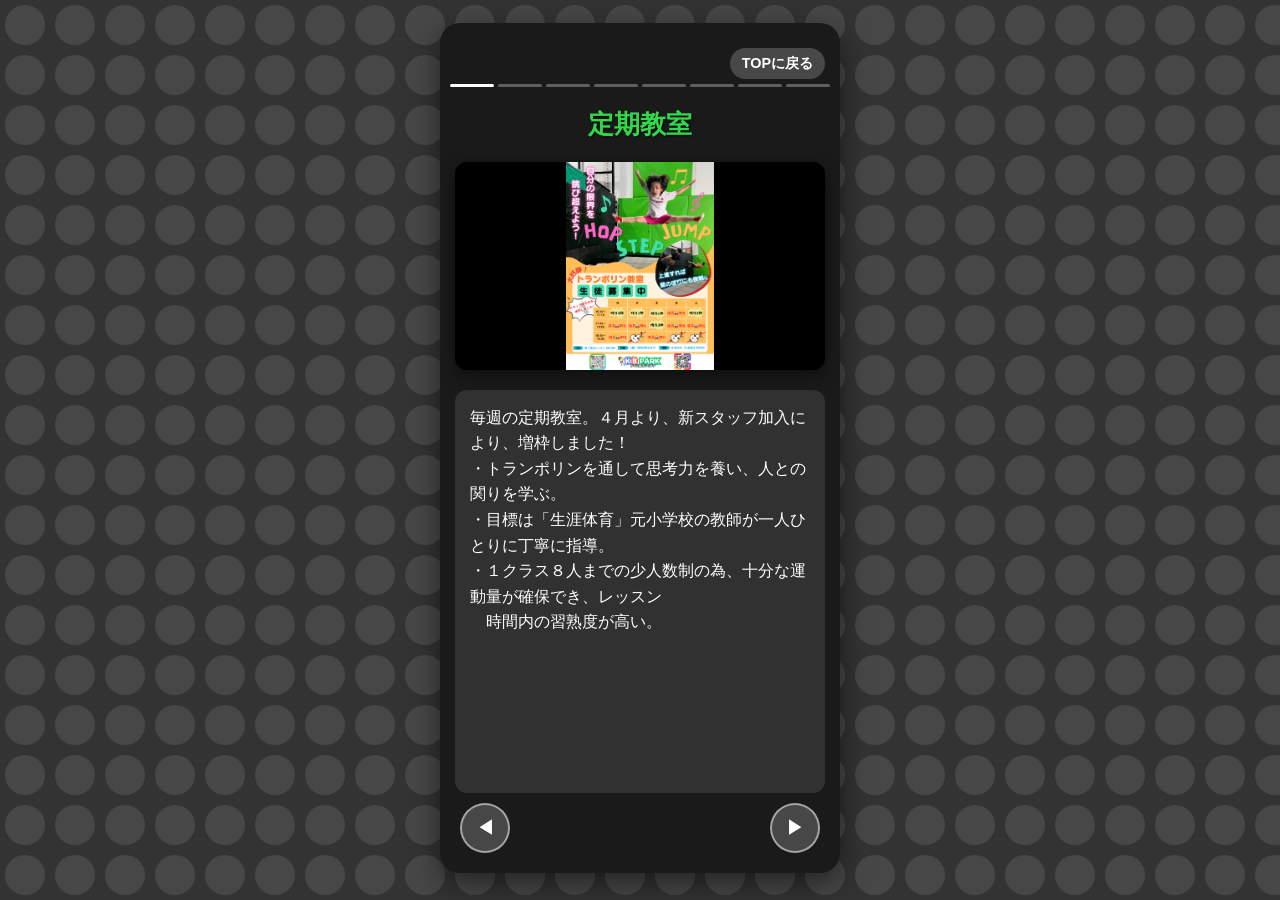
==== commit a395adc8: "Add files via upload" ====
--- a/index.html
+++ b/index.html
@@ -101,7 +101,7 @@
                 const safeUrl = getSafeEmbedUrl(data.youtube_url);
                 mediaHtml = `<iframe class="media-content" src="${safeUrl}" frameborder="0" allow="accelerometer; autoplay; clipboard-write; encrypted-media; gyroscope; picture-in-picture" allowfullscreen></iframe>`;
             } else if (data.image && data.image !== "") {
-                // 画像タップ時に拡大モーダルを開く処理(onclick)とカーソル変更クラスを追加
+                // タップ時に拡大する関数とカーソルアイコンを追加
                 mediaHtml = `<img class="media-content cursor-zoom" src="${data.image}" alt="${data.title}" onclick="openModal(this.src)">`;
             } else {
                 mediaHtml = `<div class="media-content no-image">画像がありません</div>`;
--- a/style.css
+++ b/style.css
@@ -55,8 +55,8 @@
    ヘッダー & プログレスバー
    ========================================= */
 .app-header {
-    /* 重なりを解消するため、上部の余白(padding)を15pxから35pxに広げて下にずらす */
-    padding: 35px 15px 5px; 
+    /* 元の15pxから25pxに変更し、少しだけ下にずらしました */
+    padding: 25px 15px 5px;
     display: flex;
     justify-content: flex-end;
     z-index: 10;
@@ -139,7 +139,8 @@
 .media-content {
     width: 100%;
     height: 100%;
-    object-fit: cover; /* 画像の場合は枠に合わせて切り抜く */
+    /* 最初は小さくても全体を表示するため、cover から contain に変更 */
+    object-fit: contain; 
 }
 
 .no-image {
@@ -232,7 +233,7 @@
     display: none; /* 初期は非表示 */
     position: fixed;
     inset: 0;
-    background-color: rgba(0, 0, 0, 0.95); /* 黒背景 */
+    background-color: rgba(0, 0, 0, 0.95);
     z-index: 9999;
     justify-content: center;
     align-items: center;
@@ -241,10 +242,9 @@
 .modal-overlay img {
     max-width: 100%;
     max-height: 100%;
-    object-fit: contain; /* 画面に収める */
-}
-
-/* タップできることを示すカーソル */
+    object-fit: contain;
+}
+
 .cursor-zoom {
     cursor: zoom-in;
 }
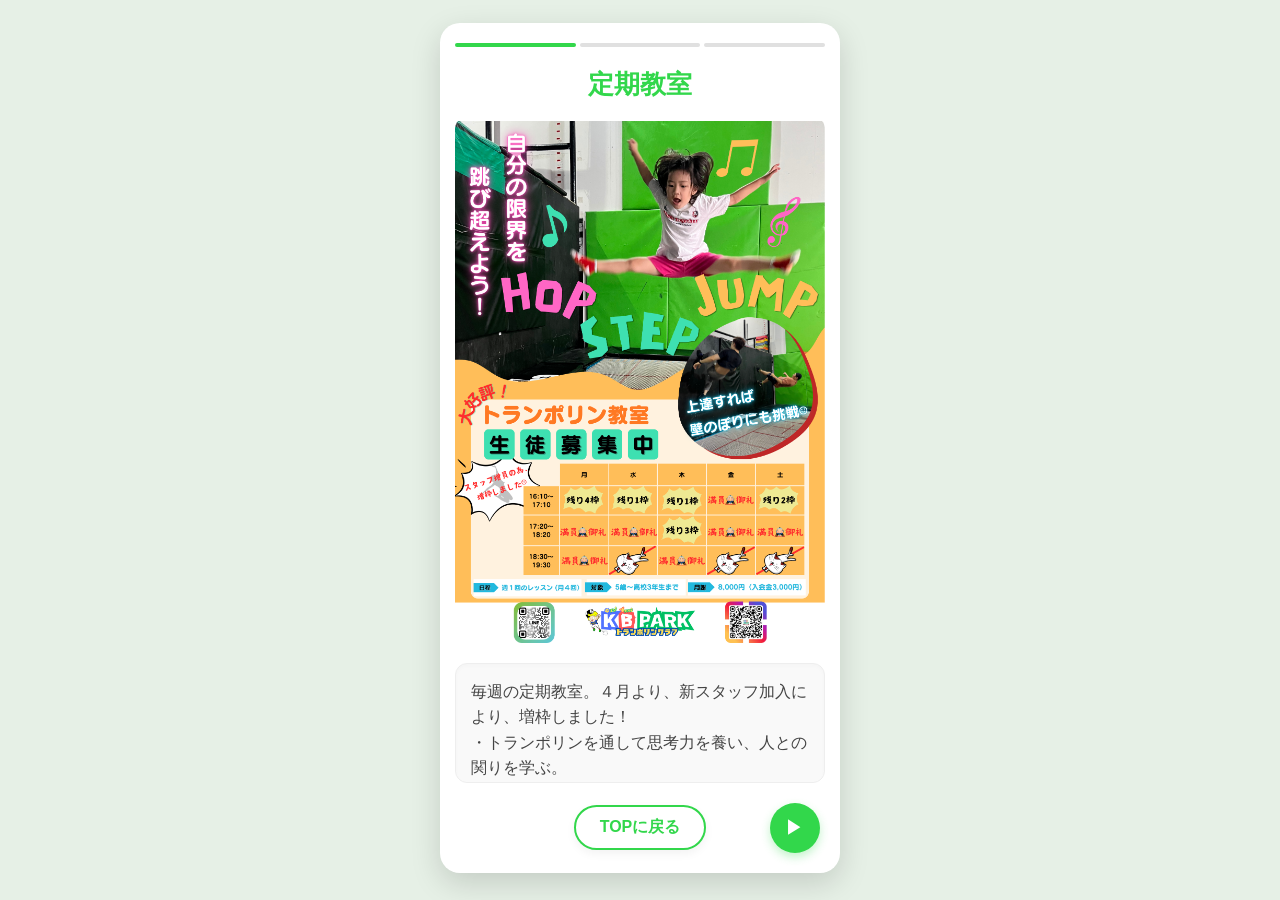
==== commit d8e53a90: "Add files via upload" ====
--- a/index.html
+++ b/index.html
@@ -10,10 +10,6 @@
     <div class="background-blur"></div>
 
     <div class="app-container">
-        <header class="app-header">
-            <a href="https://kbperk.github.io/main/" class="btn-back">TOPに戻る</a>
-        </header>
-
         <div class="progress-container" id="progress-bar-container"></div>
 
         <div class="slide-container" id="slide-container">
@@ -22,6 +18,7 @@
 
         <div class="nav-buttons">
             <button class="nav-btn prev-btn" onclick="prevSlide()">◀</button>
+            <a href="https://kbperk.github.io/main/" class="btn-back">TOPに戻る</a>
             <button class="nav-btn next-btn" onclick="nextSlide()">▶</button>
         </div>
     </div>
@@ -43,8 +40,15 @@
                 if (!res.ok) throw new Error("通信エラー");
                 const allData = await res.json();
                 
-                // 公開設定のデータのみ抽出
-                slidesData = allData.filter(item => item.is_public === true);
+                // ▼ 修正箇所：公開設定 かつ 「画像」または「YouTube」が設定されているデータだけを抽出
+                slidesData = allData.filter(item => {
+                    const isPublic = item.is_public === true;
+                    const hasImage = item.image && item.image !== "";
+                    const hasYouTube = item.youtube_url && item.youtube_url !== "";
+                    
+                    // 公開ONで、かつメディア(画像か動画)のどちらかが存在するものだけを残す
+                    return isPublic && (hasImage || hasYouTube);
+                });
                 
                 if (slidesData.length === 0) {
                     document.getElementById('slide-container').innerHTML = '<div class="loading-text">現在公開中の情報はありません。</div>';
@@ -62,6 +66,7 @@
             const progressContainer = document.getElementById('progress-bar-container');
             progressContainer.innerHTML = "";
             
+            // 抽出されたデータの数だけプログレスバー（進捗メモリ）を作成
             slidesData.forEach((_, index) => {
                 const segment = document.createElement('div');
                 segment.className = 'progress-segment';
@@ -71,6 +76,9 @@
                 segment.appendChild(fill);
                 progressContainer.appendChild(segment);
             });
+            
+            // 左右ボタンの表示・非表示の初期設定（1枚しかない場合はボタンを隠す等の制御用）
+            updateNavButtons();
             
             renderSlide(0);
         }
@@ -94,23 +102,26 @@
             const container = document.getElementById('slide-container');
             const data = slidesData[index];
 
-            let mediaHtml = '';
+            let mediaWrapperHtml = '';
             
             // YouTube優先表示ロジック
             if (data.youtube_url && data.youtube_url !== "") {
                 const safeUrl = getSafeEmbedUrl(data.youtube_url);
-                mediaHtml = `<iframe class="media-content" src="${safeUrl}" frameborder="0" allow="accelerometer; autoplay; clipboard-write; encrypted-media; gyroscope; picture-in-picture" allowfullscreen></iframe>`;
+                mediaWrapperHtml = `
+                    <div class="media-wrapper">
+                        <iframe class="media-content" src="${safeUrl}" frameborder="0" allow="accelerometer; autoplay; clipboard-write; encrypted-media; gyroscope; picture-in-picture" allowfullscreen></iframe>
+                    </div>`;
             } else if (data.image && data.image !== "") {
-                // タップ時に拡大する関数とカーソルアイコンを追加
-                mediaHtml = `<img class="media-content cursor-zoom" src="${data.image}" alt="${data.title}" onclick="openModal(this.src)">`;
-            } else {
-                mediaHtml = `<div class="media-content no-image">画像がありません</div>`;
+                mediaWrapperHtml = `
+                    <div class="media-wrapper">
+                        <img class="media-content cursor-zoom" src="${data.image}" alt="${data.title}" onclick="openModal(this.src)">
+                    </div>`;
             }
 
             const html = `
                 <div class="slide-content animate-fade">
                     <h2 class="slide-title">${data.title || "無題"}</h2>
-                    <div class="media-wrapper">${mediaHtml}</div>
+                    ${mediaWrapperHtml}
                     <div class="slide-description-area">
                         <div class="slide-description">${data.description.replace(/\n/g, '<br>') || "説明がありません"}</div>
                     </div>
@@ -119,6 +130,7 @@
             
             container.innerHTML = html;
             updateProgressBar(index);
+            updateNavButtons();
         }
 
         // プログレスバー更新処理
@@ -129,6 +141,26 @@
                 else if (i === index) fill.style.width = '100%';
                 else fill.style.width = '0%';
             });
+        }
+
+        // ナビゲーションボタン（◀ ▶）の表示制御
+        function updateNavButtons() {
+            const prevBtn = document.querySelector('.prev-btn');
+            const nextBtn = document.querySelector('.next-btn');
+            
+            // 最初のスライドなら◀を隠す（または薄くする）
+            if (currentIndex === 0) {
+                prevBtn.style.visibility = 'hidden';
+            } else {
+                prevBtn.style.visibility = 'visible';
+            }
+            
+            // 最後のスライドなら▶を隠す
+            if (currentIndex === slidesData.length - 1) {
+                nextBtn.style.visibility = 'hidden';
+            } else {
+                nextBtn.style.visibility = 'visible';
+            }
         }
 
         // 次へ進む
@@ -147,7 +179,7 @@
             }
         }
 
-        // --- 画像拡大モーダル用関数 (新規追加) ---
+        // --- 画像拡大モーダル用関数 ---
         function openModal(imageSrc) {
             document.getElementById('modal-image').src = imageSrc;
             document.getElementById('image-modal').style.display = 'flex';
--- a/style.css
+++ b/style.css
@@ -11,7 +11,8 @@
     margin: 0;
     padding: 0;
     font-family: "Zen Maru Gothic", "Hiragino Kaku Gothic ProN", "Meiryo", sans-serif;
-    background-color: #333; /* PC閲覧時の背景色 */
+    /* PC閲覧時の背景を明るいグレー系に変更 */
+    background-color: #f0f5f0; 
     overflow: hidden;       /* スクロール禁止 */
     touch-action: manipulation;
 }
@@ -22,8 +23,7 @@
 .background-blur {
     position: fixed;
     inset: 0;
-    background-image: url('data:image/svg+xml;utf8,<svg xmlns="http://www.w3.org/2000/svg" width="100" height="100" opacity="0.1"><circle cx="50" cy="50" r="40" fill="%23ffffff"/></svg>');
-    background-size: 50px 50px;
+    background-color: #e6f0e6;
     z-index: -1;
 }
 
@@ -31,8 +31,9 @@
     position: relative;
     width: 100vw;
     height: 100vh;
-    background-color: #1a1a1a;
-    color: white;
+    /* 白ベース・黒文字に変更 */
+    background-color: #ffffff;
+    color: #333333;
     margin: 0 auto;
     display: flex;
     flex-direction: column;
@@ -47,42 +48,24 @@
         max-height: 95vh;
         margin-top: 2.5vh;
         border-radius: 20px;
-        box-shadow: 0 10px 30px rgba(0,0,0,0.5);
+        box-shadow: 0 10px 30px rgba(0,0,0,0.15);
     }
 }
 
 /* =========================================
-   ヘッダー & プログレスバー
-   ========================================= */
-.app-header {
-    /* 元の15pxから25pxに変更し、少しだけ下にずらしました */
-    padding: 25px 15px 5px;
-    display: flex;
-    justify-content: flex-end;
-    z-index: 10;
-}
-
-.btn-back {
-    color: white;
-    text-decoration: none;
-    font-size: 0.9rem;
-    font-weight: bold;
-    background: rgba(255, 255, 255, 0.2);
-    padding: 6px 12px;
-    border-radius: 20px;
-}
-
+   プログレスバー
+   ========================================= */
 .progress-container {
     display: flex;
     gap: 4px;
-    padding: 0 10px 10px;
+    padding: 20px 15px 10px; /* 上部余白を確保（ヘッダー廃止のため） */
     z-index: 10;
 }
 
 .progress-segment {
     flex: 1;
-    height: 3px;
-    background-color: rgba(255, 255, 255, 0.3);
+    height: 4px;
+    background-color: #e0e0e0; /* 未到達は薄いグレー */
     border-radius: 2px;
     overflow: hidden;
 }
@@ -90,7 +73,7 @@
 .progress-fill {
     height: 100%;
     width: 0%;
-    background-color: #ffffff;
+    background-color: #32D74B; /* メインカラー（緑） */
     transition: width 0.3s ease;
 }
 
@@ -109,64 +92,63 @@
     display: flex;
     flex-direction: column;
     height: 100%;
-    padding: 0 15px 80px; /* 下部ナビゲーション用の余白 */
+    padding: 0 15px 90px; /* 下部ボタン用余白 */
 }
 
 /* タイトル（レッスンのテーマ） */
 .slide-title {
     font-size: 1.6rem;
-    margin: 10px 0 20px;
+    margin: 10px 0 15px;
     text-align: center;
-    color: #32D74B;
-    text-shadow: 1px 1px 2px rgba(0,0,0,0.8);
+    color: #32D74B; /* メインカラー（緑） */
     font-weight: bold;
 }
 
-/* メディア（画像・動画）枠 */
+/* メディア（画像・動画）枠：可能な限り拡大させる */
 .media-wrapper {
-    flex: 0 0 auto;
+    flex: 1; /* 余った空間をすべて画像枠に使う */
     width: 100%;
-    aspect-ratio: 16 / 9; /* 動画が綺麗に収まる比率 */
-    background: #000;
+    min-height: 0; /* flexbox内で縮小可能にするため必須 */
+    background: transparent;
     border-radius: 12px;
     overflow: hidden;
     display: flex;
     justify-content: center;
     align-items: center;
-    box-shadow: 0 4px 15px rgba(0,0,0,0.5);
+    margin-bottom: 15px;
 }
 
 .media-content {
     width: 100%;
     height: 100%;
-    /* 最初は小さくても全体を表示するため、cover から contain に変更 */
-    object-fit: contain; 
-}
-
-.no-image {
-    color: #666;
-    font-size: 0.9rem;
-}
-
-/* 説明文エリア（教室の様子） */
+    object-fit: contain; /* 全体を表示する */
+}
+
+/* 説明文エリア（教室の様子）：サイズを固定しスクロールさせる */
 .slide-description-area {
-    flex: 1;
-    margin-top: 20px;
-    background: rgba(255, 255, 255, 0.1);
+    height: 120px; /* 縦幅を半分程度に固定 */
+    flex: 0 0 120px; /* サイズを伸縮させない */
+    background: #f9f9f9;
+    border: 1px solid #eeeeee;
     border-radius: 12px;
     padding: 15px;
-    overflow-y: auto; /* 長い場合はスクロール可能に */
-}
-
-/* スクロールバーを見えなくする */
+    overflow-y: auto; /* 文章が長い場合は縦スクロール */
+    box-shadow: inset 0 2px 4px rgba(0,0,0,0.02);
+}
+
+/* スクロールバーのデザイン（細く表示） */
 .slide-description-area::-webkit-scrollbar {
-    display: none;
+    width: 4px;
+}
+.slide-description-area::-webkit-scrollbar-thumb {
+    background-color: #ccc;
+    border-radius: 4px;
 }
 
 .slide-description {
     font-size: 1rem;
     line-height: 1.6;
-    color: #fff;
+    color: #444444;
     white-space: pre-wrap;
     word-break: break-word;
 }
@@ -174,11 +156,12 @@
 .loading-text {
     text-align: center;
     margin-top: 50px;
-    color: white;
-}
-
-/* =========================================
-   常時表示ナビゲーションボタン（◀ ▶）
+    color: #666;
+    font-weight: bold;
+}
+
+/* =========================================
+   常時表示ナビゲーションボタン ＆ TOPに戻る
    ========================================= */
 .nav-buttons {
     position: absolute;
@@ -186,16 +169,17 @@
     left: 0;
     width: 100%;
     display: flex;
-    justify-content: space-between;
+    justify-content: space-between; /* 均等配置（左・中央・右） */
+    align-items: center;
     padding: 0 20px;
     z-index: 20;
     pointer-events: none; /* エリア自体のタップは貫通させる */
 }
 
 .nav-btn {
-    pointer-events: auto; /* ボタン部分はタップ可能 */
-    background: rgba(255, 255, 255, 0.2);
-    border: 2px solid rgba(255, 255, 255, 0.5);
+    pointer-events: auto;
+    background: #32D74B; /* 緑ボタン */
+    border: none;
     color: white;
     width: 50px;
     height: 50px;
@@ -205,13 +189,34 @@
     justify-content: center;
     align-items: center;
     cursor: pointer;
-    backdrop-filter: blur(4px);
+    box-shadow: 0 4px 10px rgba(50, 215, 75, 0.3);
     -webkit-tap-highlight-color: transparent;
 }
 
 .nav-btn:active {
-    background: rgba(255, 255, 255, 0.5);
+    background: #28a745;
     transform: scale(0.95);
+}
+
+/* 中央の「TOPに戻る」ボタン */
+.btn-back {
+    pointer-events: auto;
+    color: #32D74B;
+    background: #ffffff;
+    border: 2px solid #32D74B;
+    text-decoration: none;
+    font-size: 1rem;
+    font-weight: bold;
+    padding: 10px 24px;
+    border-radius: 30px;
+    box-shadow: 0 4px 10px rgba(0,0,0,0.05);
+    display: flex;
+    align-items: center;
+    justify-content: center;
+}
+
+.btn-back:active {
+    background: #f0f0f0;
 }
 
 /* =========================================
@@ -227,10 +232,10 @@
 }
 
 /* =========================================
-   全画面画像拡大モーダル用 (新規追加)
+   全画面画像拡大モーダル用
    ========================================= */
 .modal-overlay {
-    display: none; /* 初期は非表示 */
+    display: none;
     position: fixed;
     inset: 0;
     background-color: rgba(0, 0, 0, 0.95);
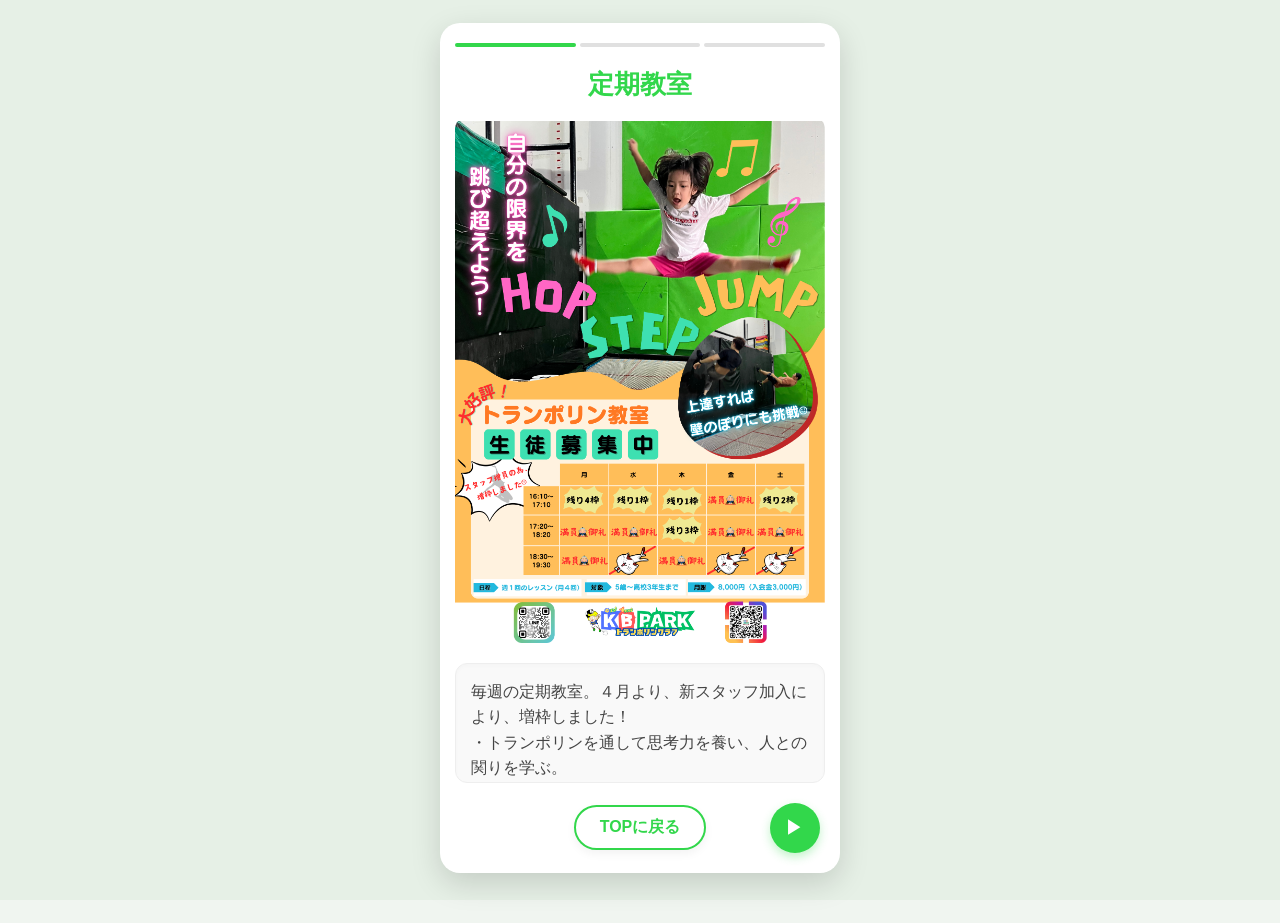
==== commit a92745a6: "Add files via upload" ====
--- a/index.html
+++ b/index.html
@@ -40,13 +40,12 @@
                 if (!res.ok) throw new Error("通信エラー");
                 const allData = await res.json();
                 
-                // ▼ 修正箇所：公開設定 かつ 「画像」または「YouTube」が設定されているデータだけを抽出
+                // 公開設定 かつ 「画像」または「YouTube」が設定されているデータだけを抽出
                 slidesData = allData.filter(item => {
                     const isPublic = item.is_public === true;
                     const hasImage = item.image && item.image !== "";
                     const hasYouTube = item.youtube_url && item.youtube_url !== "";
                     
-                    // 公開ONで、かつメディア(画像か動画)のどちらかが存在するものだけを残す
                     return isPublic && (hasImage || hasYouTube);
                 });
                 
@@ -66,7 +65,6 @@
             const progressContainer = document.getElementById('progress-bar-container');
             progressContainer.innerHTML = "";
             
-            // 抽出されたデータの数だけプログレスバー（進捗メモリ）を作成
             slidesData.forEach((_, index) => {
                 const segment = document.createElement('div');
                 segment.className = 'progress-segment';
@@ -77,9 +75,7 @@
                 progressContainer.appendChild(segment);
             });
             
-            // 左右ボタンの表示・非表示の初期設定（1枚しかない場合はボタンを隠す等の制御用）
             updateNavButtons();
-            
             renderSlide(0);
         }
 
@@ -104,7 +100,6 @@
 
             let mediaWrapperHtml = '';
             
-            // YouTube優先表示ロジック
             if (data.youtube_url && data.youtube_url !== "") {
                 const safeUrl = getSafeEmbedUrl(data.youtube_url);
                 mediaWrapperHtml = `
@@ -148,14 +143,12 @@
             const prevBtn = document.querySelector('.prev-btn');
             const nextBtn = document.querySelector('.next-btn');
             
-            // 最初のスライドなら◀を隠す（または薄くする）
             if (currentIndex === 0) {
                 prevBtn.style.visibility = 'hidden';
             } else {
                 prevBtn.style.visibility = 'visible';
             }
             
-            // 最後のスライドなら▶を隠す
             if (currentIndex === slidesData.length - 1) {
                 nextBtn.style.visibility = 'hidden';
             } else {
--- a/style.css
+++ b/style.css
@@ -5,16 +5,23 @@
    ========================================= */
 *, *::before, *::after {
     box-sizing: border-box;
+}
+
+html, body {
+    height: 100%; /* 全画面表示の基礎 */
 }
 
 body {
     margin: 0;
     padding: 0;
     font-family: "Zen Maru Gothic", "Hiragino Kaku Gothic ProN", "Meiryo", sans-serif;
-    /* PC閲覧時の背景を明るいグレー系に変更 */
     background-color: #f0f5f0; 
     overflow: hidden;       /* スクロール禁止 */
     touch-action: manipulation;
+    
+    /* Chrome等のアドレスバー対応（動的ビューポート） */
+    height: 100vh;          /* 古いブラウザ用予備 */
+    height: 100dvh;         /* 最新ブラウザ用自動調整 */
 }
 
 /* =========================================
@@ -30,14 +37,16 @@
 .app-container {
     position: relative;
     width: 100vw;
-    height: 100vh;
-    /* 白ベース・黒文字に変更 */
     background-color: #ffffff;
     color: #333333;
     margin: 0 auto;
     display: flex;
     flex-direction: column;
     overflow: hidden;
+    
+    /* Chrome等のアドレスバー対応（動的ビューポート） */
+    height: 100vh;          /* 古いブラウザ用予備 */
+    height: 100dvh;         /* 最新ブラウザ用自動調整 */
 }
 
 /* PC画面（幅が広い場合）は中央にスマホ比率の枠を作る */
@@ -46,6 +55,7 @@
         width: 400px; /* スマホの一般的な幅 */
         height: 850px;
         max-height: 95vh;
+        max-height: 95dvh; /* PCでも動的ビューポートを適用 */
         margin-top: 2.5vh;
         border-radius: 20px;
         box-shadow: 0 10px 30px rgba(0,0,0,0.15);
@@ -58,14 +68,14 @@
 .progress-container {
     display: flex;
     gap: 4px;
-    padding: 20px 15px 10px; /* 上部余白を確保（ヘッダー廃止のため） */
+    padding: 20px 15px 10px; 
     z-index: 10;
 }
 
 .progress-segment {
     flex: 1;
     height: 4px;
-    background-color: #e0e0e0; /* 未到達は薄いグレー */
+    background-color: #e0e0e0; 
     border-radius: 2px;
     overflow: hidden;
 }
@@ -73,7 +83,7 @@
 .progress-fill {
     height: 100%;
     width: 0%;
-    background-color: #32D74B; /* メインカラー（緑） */
+    background-color: #32D74B; 
     transition: width 0.3s ease;
 }
 
@@ -100,7 +110,7 @@
     font-size: 1.6rem;
     margin: 10px 0 15px;
     text-align: center;
-    color: #32D74B; /* メインカラー（緑） */
+    color: #32D74B; 
     font-weight: bold;
 }
 
@@ -108,7 +118,7 @@
 .media-wrapper {
     flex: 1; /* 余った空間をすべて画像枠に使う */
     width: 100%;
-    min-height: 0; /* flexbox内で縮小可能にするため必須 */
+    min-height: 0; 
     background: transparent;
     border-radius: 12px;
     overflow: hidden;
@@ -126,8 +136,8 @@
 
 /* 説明文エリア（教室の様子）：サイズを固定しスクロールさせる */
 .slide-description-area {
-    height: 120px; /* 縦幅を半分程度に固定 */
-    flex: 0 0 120px; /* サイズを伸縮させない */
+    height: 120px; /* 縦幅を固定 */
+    flex: 0 0 120px; 
     background: #f9f9f9;
     border: 1px solid #eeeeee;
     border-radius: 12px;
@@ -169,16 +179,16 @@
     left: 0;
     width: 100%;
     display: flex;
-    justify-content: space-between; /* 均等配置（左・中央・右） */
+    justify-content: space-between; 
     align-items: center;
     padding: 0 20px;
     z-index: 20;
-    pointer-events: none; /* エリア自体のタップは貫通させる */
+    pointer-events: none; 
 }
 
 .nav-btn {
     pointer-events: auto;
-    background: #32D74B; /* 緑ボタン */
+    background: #32D74B; 
     border: none;
     color: white;
     width: 50px;
